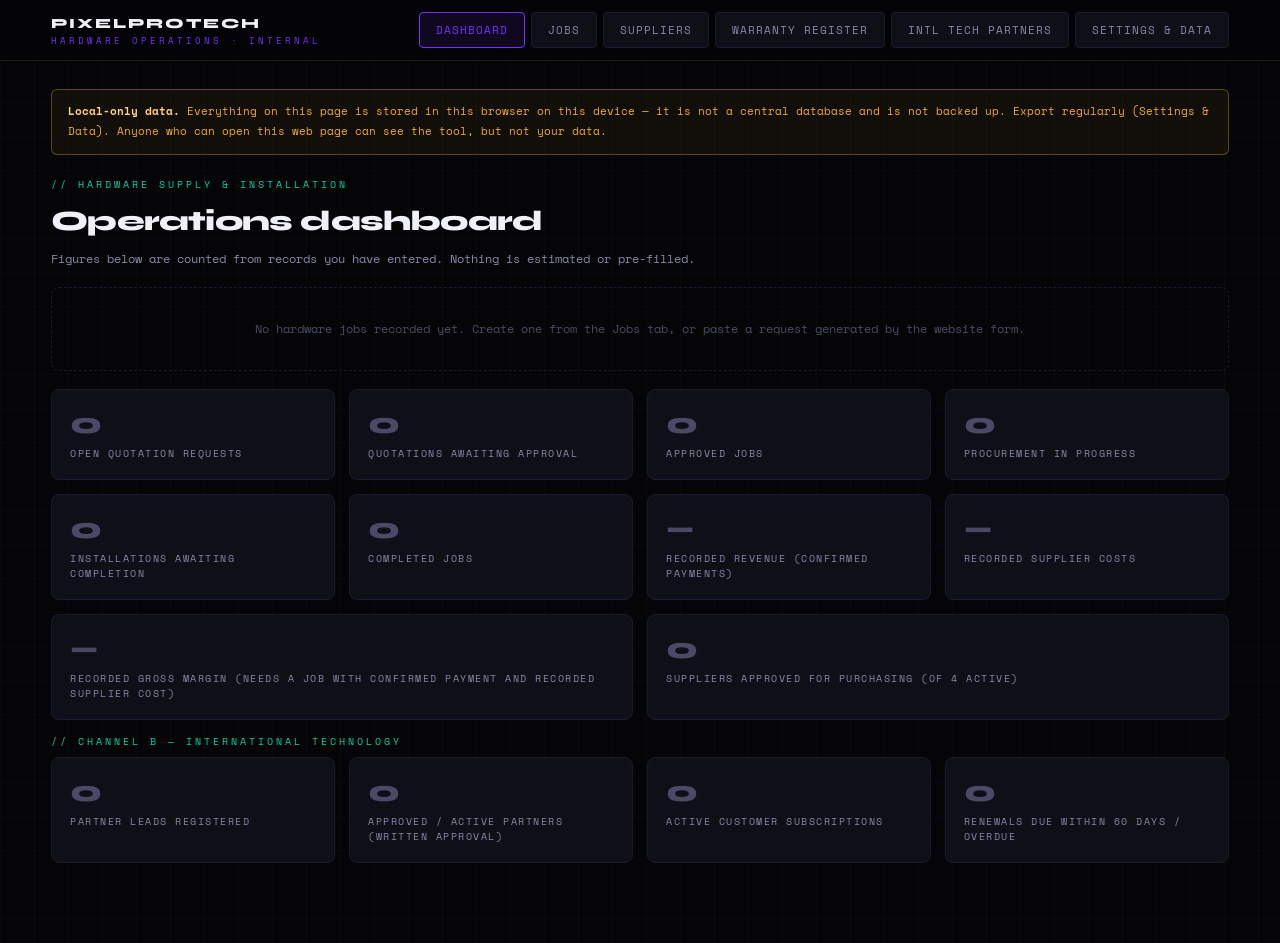
==== hardware-admin.html @ 5676aba5 "Add files via upload" ====
<!DOCTYPE html>
<html lang="en">
<head>
<meta charset="UTF-8">
<meta name="viewport" content="width=device-width, initial-scale=1.0">
<meta name="robots" content="noindex, nofollow">
<title>PixelProTech — Hardware Operations (Internal)</title>
<link rel="preconnect" href="https://fonts.googleapis.com">
<link rel="preconnect" href="https://fonts.gstatic.com" crossorigin>
<link href="https://fonts.googleapis.com/css2?family=Space+Mono:wght@400;700&family=Syne:wght@400;600;700;800&display=swap" rel="stylesheet">
<style>
*,*::before,*::after{box-sizing:border-box;margin:0;padding:0}
:root{--black:#050507;--dark:#0a0a0f;--card:#0f0f17;--border:#1a1a2e;--border-lit:#2a2a44;--purple:#7b2fff;--purple-dim:#5a1fd4;--teal:#00d4aa;--white:#f0f0f8;--muted:#8888aa;--dimmer:#4a4a66;--red:#ff6b6b;--amber:#efaa32;--green:#50dc64;--mono:'Space Mono',ui-monospace,monospace;--sans:'Syne',system-ui,sans-serif}
html{scroll-behavior:smooth}
body{background:var(--black);color:var(--white);font-family:var(--sans);line-height:1.5;min-height:100vh;background-image:linear-gradient(rgba(123,47,255,.035) 1px,transparent 1px),linear-gradient(90deg,rgba(0,212,170,.03) 1px,transparent 1px);background-size:34px 34px}
:focus-visible{outline:2px solid var(--teal);outline-offset:2px}
header.top{position:sticky;top:0;z-index:50;background:rgba(5,5,7,.9);backdrop-filter:blur(14px);border-bottom:1px solid var(--border);padding:0 4%}
.top-in{max-width:1280px;margin:0 auto;display:flex;align-items:center;gap:20px;min-height:60px;flex-wrap:wrap;padding:8px 0}
.brand{font-weight:800;letter-spacing:2px;font-size:14px;text-transform:uppercase}
.brand small{display:block;font-family:var(--mono);font-size:9px;letter-spacing:3px;color:var(--purple);font-weight:400}
nav.tabs{display:flex;gap:6px;flex-wrap:wrap;margin-left:auto}
.tab{font-family:var(--mono);font-size:11px;letter-spacing:1px;padding:9px 16px;border:1px solid var(--border);border-radius:4px;background:var(--card);color:var(--muted);cursor:pointer}
.tab.on{border-color:var(--purple);color:var(--purple);background:rgba(123,47,255,.1)}
main{max-width:1280px;margin:0 auto;padding:28px 4% 80px}
.banner{font-family:var(--mono);font-size:11px;line-height:1.8;color:var(--amber);border:1px solid rgba(239,170,50,.35);background:rgba(239,170,50,.06);border-radius:6px;padding:12px 16px;margin-bottom:22px}
.banner b{color:#ffd27a}
h1{font-size:28px;font-weight:800;letter-spacing:-.8px;margin-bottom:6px}
h2{font-size:19px;font-weight:800;letter-spacing:-.4px;margin-bottom:12px}
h3{font-size:15px;font-weight:700;margin-bottom:8px}
.hud{font-family:var(--mono);font-size:10px;color:var(--teal);letter-spacing:3px;text-transform:uppercase;margin-bottom:8px}
.sub{font-family:var(--mono);font-size:12px;color:var(--muted);line-height:1.8;max-width:760px}
.panel{background:linear-gradient(180deg,rgba(255,255,255,.03),rgba(255,255,255,0)),var(--card);border:1px solid var(--border);border-radius:10px;padding:22px;margin-bottom:18px}
.grid{display:grid;gap:14px}
.g2{grid-template-columns:repeat(2,1fr)}.g3{grid-template-columns:repeat(3,1fr)}.g4{grid-template-columns:repeat(4,1fr)}
@media(max-width:900px){.g3,.g4{grid-template-columns:1fr 1fr}}
@media(max-width:600px){.g2,.g3,.g4{grid-template-columns:1fr}}
.stat{padding:18px;border:1px solid var(--border);border-radius:8px;background:var(--card)}
.stat .n{font-size:30px;font-weight:800;letter-spacing:-1px;color:var(--teal);line-height:1}
.stat .n.dim{color:var(--dimmer)}
.stat .l{font-family:var(--mono);font-size:10px;letter-spacing:1.5px;color:var(--muted);margin-top:8px;text-transform:uppercase}
.fg{display:flex;flex-direction:column;gap:5px;margin-bottom:12px}
.fg label{font-family:var(--mono);font-size:10px;color:var(--muted);letter-spacing:1px;text-transform:uppercase}
input,select,textarea{background:var(--dark);border:1px solid var(--border);border-radius:4px;padding:10px 12px;font-family:var(--mono);font-size:12px;color:var(--white);width:100%;outline:none}
input:focus,select:focus,textarea:focus{border-color:var(--purple)}
textarea{min-height:70px;resize:vertical}
select option{background:var(--dark)}
input[type=checkbox]{width:auto;accent-color:#7b2fff}
.ck{display:flex;gap:8px;align-items:flex-start;font-family:var(--mono);font-size:12px;color:var(--muted);margin-bottom:10px;cursor:pointer}
button,.btn{font-family:var(--mono);font-size:11px;letter-spacing:1px;padding:10px 16px;border-radius:4px;border:1px solid var(--border);background:transparent;color:var(--white);cursor:pointer;text-decoration:none;display:inline-block}
button:hover{border-color:var(--teal);color:var(--teal)}
button.pri{background:var(--purple);border-color:var(--purple);color:#fff}button.pri:hover{background:var(--purple-dim);color:#fff}
button.sm{padding:6px 10px;font-size:10px}
button.warn:hover{border-color:var(--red);color:var(--red)}
.row{display:flex;gap:10px;flex-wrap:wrap;align-items:center}
.sp{flex:1}
table{width:100%;border-collapse:collapse;font-family:var(--mono);font-size:11px}
th{text-align:left;color:var(--dimmer);font-weight:400;letter-spacing:1px;text-transform:uppercase;font-size:9px;padding:8px 6px;border-bottom:1px solid var(--border)}
td{padding:8px 6px;border-bottom:1px solid rgba(255,255,255,.04);vertical-align:top;color:var(--muted)}
td input,td select{padding:7px 8px;font-size:11px;min-width:70px}
.tw{overflow-x:auto}
.badge{display:inline-block;font-family:var(--mono);font-size:9px;letter-spacing:1px;padding:3px 8px;border-radius:2px;border:1px solid var(--border);color:var(--muted);white-space:nowrap}
.b-teal{color:var(--teal);border-color:rgba(0,212,170,.35);background:rgba(0,212,170,.08)}
.b-purple{color:var(--purple);border-color:rgba(123,47,255,.4);background:rgba(123,47,255,.1)}
.b-amber{color:var(--amber);border-color:rgba(239,170,50,.4);background:rgba(239,170,50,.08)}
.b-red{color:var(--red);border-color:rgba(255,107,107,.4);background:rgba(255,107,107,.08)}
.b-green{color:var(--green);border-color:rgba(80,220,100,.4);background:rgba(80,220,100,.08)}
.sub-tabs{display:flex;gap:6px;flex-wrap:wrap;margin:16px 0 20px}
.msg{font-family:var(--mono);font-size:11px;padding:10px 14px;border-radius:5px;margin:10px 0;line-height:1.7}
.msg.err{color:var(--red);border:1px solid rgba(255,107,107,.35);background:rgba(255,107,107,.06)}
.msg.ok{color:var(--teal);border:1px solid rgba(0,212,170,.3);background:rgba(0,212,170,.05)}
.msg.warn{color:var(--amber);border:1px solid rgba(239,170,50,.35);background:rgba(239,170,50,.06)}
.empty{font-family:var(--mono);font-size:12px;color:var(--dimmer);text-align:center;padding:32px;border:1px dashed var(--border);border-radius:8px}
.tot td{color:var(--white)}
.tot tr.final td{font-size:14px;color:var(--teal);font-weight:700;border-top:1px solid var(--teal)}
.log{font-family:var(--mono);font-size:10px;color:var(--dimmer);line-height:1.9;max-height:220px;overflow:auto}
a{color:var(--teal)}
/* print overlay */
#printView{display:none}
#printView.on{display:block;position:fixed;inset:0;z-index:999;background:#e9e9ef;overflow:auto;padding:20px}
.pbar{max-width:800px;margin:0 auto 14px;display:flex;gap:10px}
.doc{background:#fff;color:#111;max-width:800px;margin:0 auto;padding:44px 48px;font-family:Arial,Helvetica,sans-serif;font-size:12.5px;line-height:1.55}
.doc h1{font-family:Arial,sans-serif;font-size:24px;letter-spacing:0;color:#111;margin:0}
.doc .dh{display:flex;justify-content:space-between;gap:20px;border-bottom:3px solid #7b2fff;padding-bottom:14px;margin-bottom:18px}
.doc .co{font-size:11px;color:#444;line-height:1.5}
.doc .co b{font-size:14px;color:#111}
.doc h4{font-size:11px;letter-spacing:1.5px;text-transform:uppercase;color:#7b2fff;margin:18px 0 6px;border-bottom:1px solid #ddd;padding-bottom:3px}
.doc table{font-family:Arial,sans-serif;font-size:12px;margin-bottom:6px}
.doc th{color:#555;border-bottom:1px solid #999;font-size:10px;padding:5px 4px}
.doc td{color:#111;border-bottom:1px solid #e4e4e4;padding:5px 4px}
.doc td.r,.doc th.r{text-align:right}
.doc .kv{display:grid;grid-template-columns:150px 1fr;gap:3px 12px;margin-bottom:4px}
.doc .kv span:nth-child(odd){color:#666}
.doc .grand td{font-weight:700;font-size:14px;border-top:2px solid #111}
.doc .draft{background:#fff3cd;border:1px solid #e0b100;padding:6px 10px;font-weight:700;margin-bottom:12px}
.doc .small{font-size:10.5px;color:#555}
.doc .sig{display:grid;grid-template-columns:1fr 1fr;gap:40px;margin-top:34px}
.doc .sig div{border-top:1px solid #111;padding-top:4px;font-size:11px}
@media print{
 body{background:#fff!important}
 body>*:not(#printView){display:none!important}
 #printView.on{position:static;background:#fff;padding:0;overflow:visible}
 .pbar{display:none!important}
 .doc{box-shadow:none;padding:0;max-width:none}
}
</style>
</head>
<body>

<header class="top">
  <div class="top-in">
    <div class="brand">PixelProTech <small>HARDWARE OPERATIONS · INTERNAL</small></div>
    <nav class="tabs" id="tabs"></nav>
  </div>
</header>
<main id="main"></main>
<div id="printView"></div>

<script>
/* =====================================================
   PixelProTech Hardware Operations — internal tool
   Local-first: data lives in THIS browser only.
   ===================================================== */
var KEY='ppt_hw_ops_v1';
var STATUSES=['Request received','Assessment required','Awaiting technical information','Sourcing components','Supplier quotations received','Client quotation prepared','Quotation sent','Awaiting client approval','Approved','Payment pending','Payment confirmed','Procurement in progress','Parts received','Delivery scheduled','Installation in progress','Testing in progress','Completed','Cancelled'];
var SUP_STATUSES=['Lead — not contacted','Contacted','Awaiting response','Verification pending','Verified','Approved for purchasing','Temporarily unavailable','Rejected'];
var CHECKLIST=[['correct','Confirm correct component'],['compat','Check compatibility'],['serials','Record serial / part numbers where applicable'],['installed','Install component'],['bios','Confirm BIOS/UEFI or operating-system detection (where relevant)'],['boot','Confirm operating-system boot'],['detect','Verify memory / storage detection'],['diag','Run appropriate diagnostics'],['stable','Confirm machine stability'],['faults','Record outstanding faults']];
var RESULTS=['','Passed','Passed with observations','Failed','Requires further investigation'];
var WTYPES=['Supplier / manufacturer hardware warranty','PixelProTech installation workmanship','Additional service agreement'];
var CLAIMS=['No claim','Claim lodged','Under assessment','Accepted','Rejected','Resolved'];
var GROUPS={
 open:['Request received','Assessment required','Awaiting technical information','Sourcing components','Supplier quotations received','Client quotation prepared'],
 await:['Quotation sent','Awaiting client approval'],
 approved:['Approved','Payment pending','Payment confirmed'],
 proc:['Procurement in progress','Parts received','Delivery scheduled'],
 install:['Installation in progress','Testing in progress'],
 done:['Completed']
};
var NEEDS_APPROVAL=['Approved','Payment pending','Payment confirmed','Procurement in progress','Parts received','Delivery scheduled','Installation in progress','Testing in progress','Completed'];

function uid(){return Math.random().toString(36).slice(2,9)+Date.now().toString(36).slice(-3);}
function today(){return new Date(Date.now()-new Date().getTimezoneOffset()*60000).toISOString().slice(0,10);}
function nowTs(){return new Date().toISOString();}
function esc(s){return String(s==null?'':s).replace(/[&<>"']/g,function(c){return {'&':'&amp;','<':'&lt;','>':'&gt;','"':'&quot;',"'":'&#39;'}[c];});}
function r2(n){return Math.round((n+Number.EPSILON)*100)/100;}
function money(n){return 'R '+Number(n||0).toLocaleString('en-ZA',{minimumFractionDigits:2,maximumFractionDigits:2});}
function addDays(d,n){var x=new Date(d+'T12:00:00');x.setDate(x.getDate()+n);return x.toISOString().slice(0,10);}

function seedSuppliers(){
  function mk(name,notes,type){return {id:uid(),name:name,type:type||'Prospective supplier',website:'',contact:'',location:'',brands:'',categories:'',trade:'',pricing:'',stock:'',delivery:'',warranty:'',returns:'',vat:'',status:SUP_STATUSES[0],verified:'',notes:notes,archived:false,created:nowTs()};}
  return [
    mk('JLS Computers','Prospective supplier lead. Not a confirmed PixelProTech partner. No details verified yet.'),
    mk('Service Parts Logistics (SPL)','Prospective supplier lead. Not a confirmed PixelProTech partner. No details verified yet.'),
    mk('TVR Distribution','Prospective supplier lead. Not a confirmed PixelProTech partner. No details verified yet.'),
    mk('ASUS South Africa authorised partner directory','BRAND-SPECIFIC VERIFICATION SOURCE — used to check whether a reseller is an authorised ASUS partner. Not automatically a direct supplier.','Verification resource')
  ];
}
function blank(){return {v:1,suppliers:seedSuppliers(),jobs:[],partners:[],offerings:[],customers:[],income:[],ienq:[],audit:[],seq:{quote:0},settings:{vatRegistered:false,vatRate:15,payInstr:'',defPayTerms:'',defValidity:14,defWarranty:'Hardware carries the supplier / manufacturer warranty stated for each item. Installation workmanship terms are stated separately. No warranty beyond the supplier or manufacturer terms is implied.',defExclusions:'Pre-existing faults unrelated to the quoted work; loss of data not caused by PixelProTech; software licences unless itemised; work outside the agreed scope.',technicians:''}};}
var S=load();
function norm(o){o.audit=o.audit||[];o.seq=o.seq||{quote:0};['partners','offerings','customers','income','ienq'].forEach(function(k){o[k]=o[k]||[];});o.settings=Object.assign(blank().settings,o.settings||{});return o;}
function load(){try{var t=localStorage.getItem(KEY);if(t){var o=JSON.parse(t);if(o&&o.jobs&&o.suppliers){return norm(o);}}}catch(e){}return blank();}
var saveFailed=false;
function save(){try{localStorage.setItem(KEY,JSON.stringify(S));saveFailed=false;}catch(e){saveFailed=true;alert('WARNING: could not save to this browser (storage full or blocked). Export your data now.');}}
function audit(action,jobId){S.audit.push({ts:nowTs(),action:action,job:jobId||''});if(S.audit.length>3000)S.audit=S.audit.slice(-3000);}

var ui={tab:'dash',jobId:null,jtab:'overview',filter:'all',q:'',supEdit:null,supShowArch:false,msg:'',itab:'partners',pEdit:null,oEdit:null,cEdit:null,eEdit:null};
function J(){return S.jobs.find(function(j){return j.id===ui.jobId;});}
function SUP(id){return S.suppliers.find(function(s){return s.id===id;});}
function supName(id){var s=SUP(id);return s?s.name:'(none)';}

/* ---------- generic path binding ---------- */
function setPath(o,path,val){var p=path.split('.');for(var i=0;i<p.length-1;i++){if(o[p[i]]==null)o[p[i]]={};o=o[p[i]];}o[p[p.length-1]]=val;}
function getPath(o,path){return path.split('.').reduce(function(a,k){return a==null?undefined:a[k];},o);}
function F(label,scope,path,val,o){o=o||{};
  var a=' data-scope="'+scope+'" data-f="'+esc(path)+'"'+(o.sid?' data-sid="'+esc(o.sid)+'"':'')+(o.coll?' data-coll="'+o.coll+'"':'')+(o.num?' data-num="1"':'')+(o.after?' data-after="'+o.after+'"':'')+(o.re?' data-re="1"':'');
  var h='';
  if(o.type==='textarea')h='<textarea'+a+(o.ph?' placeholder="'+esc(o.ph)+'"':'')+'>'+esc(val)+'</textarea>';
  else if(o.type==='select'){h='<select'+a+'>'+o.opts.map(function(x){var v=Array.isArray(x)?x[0]:x,l=Array.isArray(x)?x[1]:x;return '<option value="'+esc(v)+'"'+(String(v)===String(val==null?'':val)?' selected':'')+'>'+esc(l)+'</option>';}).join('')+'</select>';}
  else if(o.type==='checkbox')return '<label class="ck"><input type="checkbox"'+a+(val?' checked':'')+'> <span>'+esc(label)+'</span></label>';
  else h='<input type="'+(o.type||'text')+'"'+a+' value="'+esc(val)+'"'+(o.num?' step="any" min="0"':'')+(o.ph?' placeholder="'+esc(o.ph)+'"':'')+'>';
  if(o.bare)return h;
  return '<div class="fg"><label>'+esc(label)+'</label>'+h+'</div>';
}
function JF(label,path,o){var j=J();return F(label,'job',path,getPath(j,path),o);}
function target(t){var sc=t.dataset.scope;if(sc==='job')return J();if(sc==='set')return S.settings;if(sc==='sup')return SUP(t.dataset.sid);if(sc==='coll')return (S[t.dataset.coll]||[]).find(function(x){return x.id===t.dataset.sid;});return null;}

document.addEventListener('change',function(e){
  var t=e.target;
  if(t.dataset&&t.dataset.status){changeStatus(t);return;}
  if(t.dataset&&t.dataset.pstatus!==undefined){changePartnerStatus(t);return;}
  if(!t.dataset||t.dataset.f===undefined)return;
  var o=target(t);if(!o)return;
  var v=t.type==='checkbox'?t.checked:(t.dataset.num?(parseFloat(t.value)||0):t.value);
  if(t.dataset.f==='quote.approval'){if(!approvalOk(o,v)){t.value=o.quote.approval;return;}}
  setPath(o,t.dataset.f,v);
  if(t.dataset.scope==='job'){o.updated=nowTs();audit('Edited '+t.dataset.f,o.id);}
  if(t.dataset.scope==='sup'){audit('Edited supplier field '+t.dataset.f+' ('+o.name+')');}
  if(t.dataset.scope==='coll'){audit('Edited '+t.dataset.coll+' field '+t.dataset.f+(o.name?' ('+o.name+')':''));}
  save();
  var a=t.dataset.after;
  if(a==='quote')refreshQuote();else if(a==='render')render();else if(a==='cmp')render();
});
document.addEventListener('click',function(e){
  var b=e.target.closest('[data-act]');if(!b)return;
  var act=b.dataset.act,id=b.dataset.id,i=b.dataset.i;
  (ACTS[act]||function(){})(id,i,b);
});

/* ---------- status workflow ---------- */
function gate(j,s){
  var q=j.quote;
  if(NEEDS_APPROVAL.indexOf(s)>-1&&!(q&&q.approval==='Approved'))return 'Cannot set "'+s+'": the client quotation has not been recorded as Approved (Quote tab).';
  if(s==='Payment confirmed'&&!j.payment.confirmed)return 'Cannot set "Payment confirmed": record the confirmed payment (date, reference, amount) on the Procurement tab first.';
  if(['Procurement in progress','Parts received','Delivery scheduled'].indexOf(s)>-1&&j.payment.requireUpfront&&!j.payment.confirmed)return 'Cannot set "'+s+'": upfront payment is required and not yet confirmed.';
  if(s==='Completed'){var r=j.install.result;if(r!=='Passed'&&r!=='Passed with observations')return 'Cannot set "Completed": the installation test result must be recorded as Passed or Passed with observations (Installation tab).';}
  return '';
}
function changeStatus(t){
  var j=J(),s=t.value,m=gate(j,s);
  if(m){alert(m);t.value=j.status;return;}
  var note=prompt('Optional note for this status change:','')||'';
  j.status=s;j.statusLog.push({ts:nowTs(),status:s,note:note});j.updated=nowTs();audit('Status → '+s,j.id);save();render();
}
function approvalOk(j,v){
  var q=j.quote;
  if(v==='Approved'){
    if(!q.approvedDate||!q.approvedBy||!q.approvalEvidence){alert('To mark the quotation Approved, first enter the approval date, who approved, and the written evidence reference (e.g. email or WhatsApp message date/ID).');return false;}
  }
  return true;
}

/* ---------- quote calc ---------- */
function lineCalc(l){
  var unit=l.cat==='Hardware'?r2((l.cost||0)*(1+(l.markup||0)/100)):(l.price||0);
  var sell=r2((l.qty||0)*unit),cost=r2((l.qty||0)*(l.cost||0));
  return {unit:unit,sell:sell,cost:cost};
}
function calcQuote(j){
  var q=j.quote,cats={Hardware:0,Installation:0,Additional:0,Delivery:0},cost=0;
  q.lines.forEach(function(l){if(l.include===false)return;var c=lineCalc(l);cats[l.cat]=r2((cats[l.cat]||0)+c.sell);cost=r2(cost+c.cost);});
  var sub=r2(cats.Hardware+cats.Installation+cats.Additional+cats.Delivery);
  var vat=S.settings.vatRegistered?r2(sub*(S.settings.vatRate||0)/100):0;
  return {cats:cats,sub:sub,vat:vat,total:r2(sub+vat),cost:cost,margin:r2(sub-cost)};
}
function refreshQuote(){
  var j=J();if(!j||!j.quote)return;
  var el=document.getElementById('qtotals');if(el)el.innerHTML=quoteTotalsHtml(j);
  j.quote.lines.forEach(function(l,i){var c=lineCalc(l);var u=document.getElementById('lu'+i),s=document.getElementById('ls'+i);if(u)u.textContent=money(c.unit);if(s)s.textContent=money(c.sell);});
}
function quoteTotalsHtml(j){
  var c=calcQuote(j),v=S.settings.vatRegistered;
  return '<table class="tot"><tr><td>Hardware</td><td style="text-align:right">'+money(c.cats.Hardware)+'</td></tr><tr><td>Installation</td><td style="text-align:right">'+money(c.cats.Installation)+'</td></tr><tr><td>Additional services</td><td style="text-align:right">'+money(c.cats.Additional)+'</td></tr><tr><td>Delivery</td><td style="text-align:right">'+money(c.cats.Delivery)+'</td></tr><tr><td>Subtotal'+(v?' (excl. VAT)':'')+'</td><td style="text-align:right">'+money(c.sub)+'</td></tr><tr><td>'+(v?'VAT @ '+S.settings.vatRate+'%':'VAT')+'</td><td style="text-align:right">'+(v?money(c.vat):'Not charged (not VAT-registered per settings)')+'</td></tr><tr class="final"><td>FINAL AMOUNT PAYABLE</td><td style="text-align:right">'+money(c.total)+'</td></tr></table>'+
  '<div class="msg warn" style="margin-top:12px">INTERNAL ONLY — procurement cost '+money(c.cost)+' · recorded margin on this quote '+money(c.margin)+(c.sub?' ('+(c.margin/c.sub*100).toFixed(1)+'%)':'')+'. Not shown on the client document.</div>';
}

/* ---------- ACTIONS ---------- */
var ACTS={
 tab:function(id){ui.tab=id;ui.jobId=null;ui.msg='';render();},
 jtab:function(id){ui.jtab=id;render();},
 openjob:function(id){ui.jobId=id;ui.jtab='overview';ui.tab='jobs';render();window.scrollTo(0,0);},
 closejob:function(){ui.jobId=null;render();},
 newjob:function(){ui.tab='jobs';ui.jobId='__new';render();},
 createjob:function(){createJob();},
 parse:function(){parseInto();},
 setfilter:function(id){ui.filter=id;render();},
 supnew:function(){var s={id:uid(),name:'New supplier',type:'Prospective supplier',website:'',contact:'',location:'',brands:'',categories:'',trade:'',pricing:'',stock:'',delivery:'',warranty:'',returns:'',vat:'',status:SUP_STATUSES[0],verified:'',notes:'',archived:false,created:nowTs()};S.suppliers.push(s);audit('Added supplier');save();ui.supEdit=s.id;render();},
 supedit:function(id){ui.supEdit=ui.supEdit===id?null:id;render();},
 suparch:function(id){var s=SUP(id);s.archived=!s.archived;audit((s.archived?'Archived':'Restored')+' supplier '+s.name);save();render();},
 suparchshow:function(){ui.supShowArch=!ui.supShowArch;render();},
 verifytoday:function(id){var s=SUP(id);s.verified=today();audit('Verification date set for '+s.name);save();render();},
 addcmp:function(){var j=J();j.comparisons.push({id:uid(),component:'',make:'',model:'',partNo:'',compat:'',rows:[],pref:-1,reason:''});audit('Added component to source',j.id);save();render();},
 addrow:function(id){var j=J(),c=j.comparisons.find(function(x){return x.id===id;});c.rows.push({supplier:'',price:0,vat:'Unknown',stock:'',delivery:0,lead:'',warranty:'',returns:'',ref:'',date:today(),auth:'Unverified'});save();render();},
 delrow:function(id,i){var j=J(),c=j.comparisons.find(function(x){return x.id===id;});i=+i;c.rows.splice(i,1);if(c.pref===i)c.pref=-1;else if(c.pref>i)c.pref--;audit('Removed supplier quote row',j.id);save();render();},
 pref:function(id,i){var j=J(),c=j.comparisons.find(function(x){return x.id===id;});i=+i;var r=c.rows[i];
   if(!r.supplier){alert('Select the supplier for this row first.');return;}
   if(r.auth==='Unverified'&&!confirm('This quote is marked "Unverified" for authenticity/traceability. Select it as preferred anyway?'))return;
   c.pref=i;audit('Preferred supplier selected: '+supName(r.supplier),j.id);save();render();},
 clearpref:function(id){var j=J(),c=j.comparisons.find(function(x){return x.id===id;});c.pref=-1;save();render();},
 mkquote:function(){var j=J();S.seq.quote++;var y=new Date().getFullYear();j.quote={number:'PPT-Q-'+y+'-'+String(S.seq.quote).padStart(3,'0'),issued:today(),validDays:S.settings.defValidity,scope:'',delivery:'',payTerms:S.settings.defPayTerms,warranty:S.settings.defWarranty,exclusions:S.settings.defExclusions,approval:'Draft',approvedDate:'',approvedBy:'',approvalEvidence:'',lines:[]};audit('Created quotation '+j.quote.number,j.id);save();render();},
 addline:function(id){var j=J();var cat=id;var base={id:uid(),cat:cat,desc:'',qty:1,cost:0,markup:0,price:0,cond:'Unspecified',include:true};
   if(cat==='Installation')base.desc='Installation labour';
   j.quote.lines.push(base);save();render();},
 addpreset:function(id){var j=J();var map={diag:['Additional','Diagnosis fee',true],mig:['Additional','Data migration (only if client has authorised it)',false],other:['Additional','Other approved project charge',true],deliv:['Delivery','Collection and delivery',true]};var m=map[id];j.quote.lines.push({id:uid(),cat:m[0],desc:m[1],qty:1,cost:0,markup:0,price:0,cond:'Unspecified',include:m[2]});save();render();},
 pullcmp:function(){var j=J(),n=0;j.comparisons.forEach(function(c){if(c.pref<0)return;var r=c.rows[c.pref];var cost=r.price;if(r.vat==='Incl. VAT'&&S.settings.vatRegistered)cost=r2(r.price/(1+(S.settings.vatRate||0)/100));
   if(j.quote.lines.some(function(l){return l.src===c.id;}))return;
   j.quote.lines.push({id:uid(),cat:'Hardware',desc:[c.make,c.model,c.component].filter(Boolean).join(' ')+(c.partNo?' (P/N '+c.partNo+')':''),qty:j.equip.qty||1,cost:cost,markup:0,price:0,cond:r.auth==='Genuine / traceable'?'Genuine / traceable':(r.auth==='Compatible alternative'?'Compatible alternative':'Unspecified'),include:true,src:c.id});n++;});
   if(!n)alert('No new preferred components to pull. Select a preferred supplier on the Sourcing tab first (already-pulled components are skipped).');
   else{audit('Pulled '+n+' preferred component(s) into quote',j.id);}
   save();render();},
 delline:function(id,i){var j=J();j.quote.lines.splice(+i,1);save();render();},
 printquote:function(){printQuote();},
 addorder:function(){addOrder();},
 recpay:function(){recordPayment();},
 clearpay:function(){var j=J();if(!confirm('Un-confirm this payment record? (It stays in the audit log.)'))return;j.payment.confirmed=false;audit('Payment confirmation withdrawn',j.id);save();render();},
 addev:function(){var j=J();j.install.evidence.push({desc:'',file:''});save();render();},
 addwar:function(){var j=J();j.warranties.push({id:uid(),component:'',type:WTYPES[0],supplier:'',purchase:'',installDate:j.install.date||'',months:0,supRef:'',handover:'',claim:CLAIMS[0]});audit('Added warranty record',j.id);save();render();},
 report:function(){printReport();},
 closeprint:function(){document.getElementById('printView').className='';document.getElementById('printView').innerHTML='';},
 doprint:function(){window.print();},
 itab:function(id){ui.itab=id;render();},
 padd:function(){var p={id:uid(),name:'New partner lead',country:'',website:'',category:ICATS[0],programmeUrl:'',model:IMODELS[0],saElig:'Unknown',saSource:'',status:PSTATUSES[0],appDate:'',approvedDate:'',approvalEvidence:'',commission:'',commBasis:'Unknown',commSource:'',recurring:'',recBasis:'Unknown',recSource:'',payCurrency:'',payMethod:'',payMin:'',conditions:'',certs:'',support:'',verified:'',notes:'',corr:[],created:nowTs()};S.partners.push(p);audit('Added partner lead');save();ui.pEdit=p.id;render();},
 pedit:function(id){ui.pEdit=ui.pEdit===id?null:id;render();},
 pverify:function(id){var p=pById(id);p.verified=today();audit('Partner verification date set: '+p.name);save();render();},
 pcorr:function(id){var p=pById(id);p.corr.push({date:today(),type:'Email',summary:'',ref:''});save();render();},
 oadd:function(){var ok=S.partners.filter(partnerLive);if(!ok.length){alert('Offerings can only be created for a partner with status Approved or Active partner (with written approval recorded).');return;}var o={id:uid(),partnerId:ok[0].id,name:'',category:ICATS[0],desc:'',currency:'ZAR',setup:0,recurring:0,period:'Monthly',terms:'',listed:false,created:nowTs()};S.offerings.push(o);audit('Added offering');save();ui.oEdit=o.id;render();},
 oedit:function(id){ui.oEdit=ui.oEdit===id?null:id;render();},
 cadd:function(){if(!S.offerings.length){alert('Create an offering first (Catalogue tab).');return;}var c={id:uid(),name:'',contact:'',email:'',tel:'',offeringId:S.offerings[0].id,status:'Quoted',start:'',period:'Monthly',renewal:'',currency:'ZAR',setupCharged:0,recurringAmount:0,notes:'',created:nowTs()};S.customers.push(c);audit('Added customer subscription record');save();ui.cEdit=c.id;render();},
 cedit:function(id){ui.cEdit=ui.cEdit===id?null:id;render();},
 iadd:function(){var d=today();S.income.push({id:uid(),date:d,partnerId:'',type:'Commission',amount:0,currency:'ZAR',ref:'',notes:''});audit('Added income entry');save();render();},
 eadd:function(){var e={id:uid(),ref:genIRef(),created:nowTs(),name:'',contact:'',email:'',tel:'',loc:'',cats:'',need:'',scale:'',status:'New',notes:''};S.ienq.unshift(e);audit('Added international enquiry '+e.ref);save();ui.eEdit=e.id;render();},
 eparse:function(){parseIEnq();},
 eedit:function(id){ui.eEdit=ui.eEdit===id?null:id;render();},
 export:function(){exportData();},
 import:function(){document.getElementById('impfile').click();}
};

/* ---------- create job / parse ---------- */
function newJobObj(ref){return {id:uid(),ref:ref,created:nowTs(),updated:nowTs(),status:STATUSES[0],statusLog:[{ts:nowTs(),status:STATUSES[0],note:'Job created'}],client:{org:'',contact:'',email:'',tel:'',loc:'',pref:''},equip:{type:'',qty:1,make:'',model:'',problem:'',ram:'',store:'',want:'',other:'',unknown:false,needs:'',files:''},notes:'',comparisons:[],quote:null,payment:{terms:'',requireUpfront:true,confirmed:false,date:'',ref:'',amount:0,method:'',instr:''},orders:[],install:{tech:'',date:'',site:'',equipId:'',parts:'',checklist:{},serials:'',outstanding:'',result:'',notes:'',evidence:[],completed:''},warranties:[]};}
function genRef(){var c='ABCDEFGHJKLMNPQRSTUVWXYZ23456789',r='HW-';for(var i=0;i<6;i++)r+=c[Math.floor(Math.random()*c.length)];return r;}
function parseInto(){
  var t=document.getElementById('rawreq').value;var out=document.getElementById('parsemsg');
  if(!t.trim()){out.innerHTML='<div class="msg err">Paste the request text first.</div>';return;}
  function g(label){var m=t.match(new RegExp('^'+label.replace(/[.*+?^${}()|[\]\\\/]/g,'\\$&')+'\\s*(.*)$','m'));return m?m[1].trim():'';}
  var rm=t.match(/(HW-[A-Z0-9]{6})/);var ref=rm?rm[1]:genRef();
  if(S.jobs.some(function(x){return x.ref===ref;})){out.innerHTML='<div class="msg err">A job with reference '+esc(ref)+' already exists.</div>';return;}
  var j=newJobObj(ref);
  j.client={org:g('Name/Organisation:'),contact:g('Contact person:'),email:g('Email:'),tel:g('Phone:'),loc:g('Location:'),pref:g('Preferred contact:')};
  var needs=g('Needs quoted:');
  j.equip={type:g('Equipment type:'),qty:parseInt(g('Number of machines:'),10)||1,make:g('Manufacturer:'),model:g('Model:'),problem:g('Problem / requirement:'),ram:g('Existing RAM:'),store:g('Existing storage:'),want:g('Desired upgrade:'),other:g('Other info:'),unknown:/Client does not know which component/.test(t),needs:needs==='—'?'':needs,files:g('Files I will send separately:')};
  if(j.equip.unknown){j.status='Assessment required';j.statusLog.push({ts:nowTs(),status:j.status,note:'Client asked for requirements assessment'});}
  j.notes='Imported from client request text on '+today()+'.';
  S.jobs.unshift(j);audit('Job created from pasted request '+ref,j.id);save();ui.jobId=j.id;ui.jtab='overview';render();
}
function createJob(){
  var org=(document.getElementById('nj-org').value||'').trim();
  if(!org){document.getElementById('parsemsg').innerHTML='<div class="msg err">Enter at least a client name.</div>';return;}
  var j=newJobObj(genRef());j.client.org=org;j.client.contact=(document.getElementById('nj-contact').value||'').trim();j.client.tel=(document.getElementById('nj-tel').value||'').trim();
  S.jobs.unshift(j);audit('Job created manually '+j.ref,j.id);save();ui.jobId=j.id;ui.jtab='overview';render();
}

/* ---------- procurement ---------- */
function recordPayment(){
  var j=J(),d=document.getElementById('pay-date').value,r=document.getElementById('pay-ref').value.trim(),a=parseFloat(document.getElementById('pay-amt').value),m=document.getElementById('pay-method').value.trim();
  if(!d||!r||!(a>0)){alert('To confirm payment you must enter the date received, a payment reference (bank/EFT/receipt reference) and the amount actually received. Payment is never marked received without these.');return;}
  j.payment.confirmed=true;j.payment.date=d;j.payment.ref=r;j.payment.amount=a;j.payment.method=m;audit('Payment confirmed '+money(a)+' ref '+r,j.id);save();render();
}
function addOrder(){
  var j=J(),q=j.quote;
  if(!q||q.approval!=='Approved'){alert('Blocked: no supplier order may be recorded until the client quotation is Approved.');return;}
  if(j.payment.requireUpfront&&!j.payment.confirmed){alert('Blocked: upfront payment is required for this job and has not been confirmed. Record the confirmed payment first (or switch off "upfront payment required" for this job if different terms were agreed in writing).');return;}
  var sid=document.getElementById('ord-sup').value;
  if(!sid){alert('Select a supplier.');return;}
  var s=SUP(sid);
  if(s.status!=='Approved for purchasing'){alert('Blocked: supplier "'+s.name+'" has status "'+s.status+'". Only suppliers with status "Approved for purchasing" can receive orders. Update the supplier record first.');return;}
  j.orders.push({id:uid(),supplier:sid,orderRef:'',invoiceRef:'',date:today(),cost:0,expected:'',status:'Ordered',receivedDate:'',received:''});
  audit('Supplier order started with '+s.name,j.id);save();render();
}

/* ---------- export / import ---------- */
function exportData(){
  var blob=new Blob([JSON.stringify(S,null,2)],{type:'application/json'});var a=document.createElement('a');a.href=URL.createObjectURL(blob);a.download='pixelprotech-hardware-ops-'+today()+'.json';document.body.appendChild(a);a.click();setTimeout(function(){URL.revokeObjectURL(a.href);a.remove();},500);
  audit('Exported data');save();
}
function importData(file){
  var r=new FileReader();r.onload=function(){
    try{var o=JSON.parse(r.result);if(!o||!Array.isArray(o.jobs)||!Array.isArray(o.suppliers))throw new Error('Not a valid export file.');
      if(!confirm('Import will REPLACE the data in this browser with the file contents ('+o.jobs.length+' jobs, '+o.suppliers.length+' suppliers). A copy of the current data is kept in this browser as a safety backup. Continue?'))return;
      try{localStorage.setItem(KEY+'_prev',JSON.stringify(S));}catch(e){}
      S=norm(o);audit('Imported data');save();render();alert('Import complete.');
    }catch(e){alert('Import failed: '+e.message);}
  };r.readAsText(file);
}

/* ---------- rendering ---------- */
function statusBadge(s){var c='';if(s==='Completed')c='b-green';else if(s==='Cancelled')c='b-red';else if(GROUPS.install.indexOf(s)>-1||GROUPS.proc.indexOf(s)>-1)c='b-amber';else if(GROUPS.approved.indexOf(s)>-1)c='b-teal';else c='b-purple';return '<span class="badge '+c+'">'+esc(s)+'</span>';}
function render(){
  var tabs=[['dash','DASHBOARD'],['jobs','JOBS'],['sup','SUPPLIERS'],['war','WARRANTY REGISTER'],['intl','INTL TECH PARTNERS'],['set','SETTINGS & DATA']];
  document.getElementById('tabs').innerHTML=tabs.map(function(t){return '<button class="tab'+(ui.tab===t[0]?' on':'')+'" data-act="tab" data-id="'+t[0]+'">'+t[1]+'</button>';}).join('');
  var m=document.getElementById('main'),h='<div class="banner"><b>Local-only data.</b> Everything on this page is stored in this browser on this device — it is not a central database and is not backed up. Export regularly (Settings &amp; Data). Anyone who can open this web page can see the tool, but not your data.</div>';
  if(ui.tab==='dash')h+=vDash();else if(ui.tab==='jobs')h+=(ui.jobId?(ui.jobId==='__new'?vNew():vJob()):vJobs());else if(ui.tab==='sup')h+=vSup();else if(ui.tab==='war')h+=vWar();else if(ui.tab==='intl')h+=vIntl();else h+=vSet();
  m.innerHTML=h;
}
function count(group){return S.jobs.filter(function(j){return GROUPS[group].indexOf(j.status)>-1;}).length;}
function vDash(){
  var n=S.jobs.length,rev=0,cost=0,paidJobs=0;
  S.jobs.forEach(function(j){if(j.payment.confirmed){rev=r2(rev+(j.payment.amount||0));paidJobs++;}j.orders.forEach(function(o){cost=r2(cost+(o.cost||0));});});
  function st(v,l){return '<div class="stat"><div class="n'+(v===0?' dim':'')+'">'+v+'</div><div class="l">'+l+'</div></div>';}
  function mo(v,l,has){return '<div class="stat"><div class="n'+(has?'':' dim')+'">'+(has?money(v):'—')+'</div><div class="l">'+l+'</div></div>';}
  var h='<div class="hud">// Hardware supply &amp; installation</div><h1>Operations dashboard</h1><p class="sub">Figures below are counted from records you have entered. Nothing is estimated or pre-filled.</p><div style="height:18px"></div>';
  if(!n)h+='<div class="empty">No hardware jobs recorded yet. Create one from the Jobs tab, or paste a request generated by the website form.</div><div style="height:18px"></div>';
  h+='<div class="grid g4">'+st(count('open'),'Open quotation requests')+st(count('await'),'Quotations awaiting approval')+st(count('approved'),'Approved jobs')+st(count('proc'),'Procurement in progress')+st(count('install'),'Installations awaiting completion')+st(count('done'),'Completed jobs')+mo(rev,'Recorded revenue (confirmed payments)',paidJobs>0)+mo(cost,'Recorded supplier costs',S.jobs.some(function(j){return j.orders.some(function(o){return o.cost>0;});}))+'</div>';
  var mj=S.jobs.filter(function(j){return j.payment.confirmed&&j.orders.some(function(o){return o.cost>0;});});
  var mr=0,mc=0;mj.forEach(function(j){mr+=j.payment.amount||0;j.orders.forEach(function(o){mc+=o.cost||0;});});
  h+='<div style="height:14px"></div><div class="grid g2"><div class="stat"><div class="n'+(mj.length?'':' dim')+'">'+(mj.length?money(r2(mr-mc)):'—')+'</div><div class="l">Recorded gross margin '+(mj.length?'('+mj.length+' job(s) with both payment and cost recorded; includes VAT in payment if charged)':'(needs a job with confirmed payment and recorded supplier cost)')+'</div></div><div class="stat"><div class="n'+(S.suppliers.filter(function(s){return s.status==='Approved for purchasing'&&!s.archived;}).length?'':' dim')+'">'+S.suppliers.filter(function(s){return s.status==='Approved for purchasing'&&!s.archived;}).length+'</div><div class="l">Suppliers approved for purchasing (of '+S.suppliers.filter(function(s){return !s.archived;}).length+' active)</div></div></div>';
  var t0=today(),due=S.customers.filter(function(c){return c.status==='Active'&&c.renewal&&c.renewal<=addDays(t0,60);}).length;
  var live=S.partners.filter(partnerLive).length;
  h+='<div style="height:14px"></div><div class="hud">// Channel B — international technology</div><div class="grid g4"><div class="stat"><div class="n'+(S.partners.length?'':' dim')+'">'+S.partners.length+'</div><div class="l">Partner leads registered</div></div><div class="stat"><div class="n'+(live?'':' dim')+'">'+live+'</div><div class="l">Approved / active partners (written approval)</div></div><div class="stat"><div class="n'+(S.customers.filter(function(c){return c.status==='Active';}).length?'':' dim')+'">'+S.customers.filter(function(c){return c.status==='Active';}).length+'</div><div class="l">Active customer subscriptions</div></div><div class="stat"><div class="n'+(due?'':' dim')+'">'+due+'</div><div class="l">Renewals due within 60 days / overdue</div></div></div>';
  return h;
}
function vJobs(){
  var h='<div class="row"><div><div class="hud">// Enquiries &amp; jobs</div><h1>Jobs</h1></div><div class="sp"></div><button class="pri" data-act="newjob">+ NEW JOB / PASTE REQUEST</button></div>';
  var fl=[['all','All'],['open','Open'],['await','Awaiting approval'],['approved','Approved'],['proc','Procurement'],['install','Installation'],['done','Completed']];
  h+='<div class="sub-tabs">'+fl.map(function(f){return '<button class="tab'+(ui.filter===f[0]?' on':'')+'" data-act="setfilter" data-id="'+f[0]+'">'+f[1]+'</button>';}).join('')+'</div>';
  var list=S.jobs.filter(function(j){return ui.filter==='all'||GROUPS[ui.filter].indexOf(j.status)>-1;});
  if(!list.length)return h+'<div class="empty">No jobs'+(ui.filter==='all'?' yet.':' in this stage.')+'</div>';
  h+='<div class="panel tw"><table><tr><th>Ref</th><th>Client</th><th>Equipment</th><th>Status</th><th>Created</th><th></th></tr>'+list.map(function(j){return '<tr><td style="color:var(--purple)">'+esc(j.ref)+'</td><td>'+esc(j.client.org||'—')+'<br><span style="color:var(--dimmer)">'+esc(j.client.loc)+'</span></td><td>'+esc((j.equip.qty||1)+' × '+(j.equip.type||'?'))+(j.equip.unknown?' <span class="badge b-teal">ASSESS</span>':'')+'</td><td>'+statusBadge(j.status)+'</td><td>'+esc(j.created.slice(0,10))+'</td><td><button class="sm" data-act="openjob" data-id="'+j.id+'">OPEN</button></td></tr>';}).join('')+'</table></div>';
  return h;
}
function vNew(){
  return '<div class="row"><button class="sm" data-act="closejob">← BACK</button></div><div style="height:12px"></div><div class="hud">// New job</div><h1>Create a job</h1><div id="parsemsg"></div>'+
  '<div class="panel"><h3>Option A — paste a request from the website form</h3><p class="sub" style="margin-bottom:12px">When a client submits the website form, the request arrives to you on WhatsApp or email as text. Paste it here to create the job automatically.</p><textarea id="rawreq" style="min-height:180px" placeholder="HARDWARE QUOTATION REQUEST — HW-XXXXXX …"></textarea><div style="height:10px"></div><button class="pri" data-act="parse">CREATE JOB FROM PASTED REQUEST</button></div>'+
  '<div class="panel"><h3>Option B — enter manually</h3><div class="grid g3"><div class="fg"><label>Client / organisation *</label><input id="nj-org"></div><div class="fg"><label>Contact person</label><input id="nj-contact"></div><div class="fg"><label>Telephone</label><input id="nj-tel"></div></div><button data-act="createjob">CREATE EMPTY JOB</button></div>';
}
function vJob(){
  var j=J();if(!j){ui.jobId=null;return vJobs();}
  var tabs=[['overview','OVERVIEW'],['sourcing','SOURCING'],['quote','QUOTE'],['proc','PAYMENT & PROCUREMENT'],['install','INSTALLATION & TESTING'],['warranty','WARRANTY']];
  var h='<div class="row"><button class="sm" data-act="closejob">← ALL JOBS</button><div class="sp"></div>'+statusBadge(j.status)+'</div><div style="height:10px"></div><div class="hud">// Job</div><h1>'+esc(j.ref)+' · '+esc(j.client.org||'Unnamed client')+'</h1>';
  h+='<div class="sub-tabs">'+tabs.map(function(t){return '<button class="tab'+(ui.jtab===t[0]?' on':'')+'" data-act="jtab" data-id="'+t[0]+'">'+t[1]+'</button>';}).join('')+'</div>';
  var f={overview:tOverview,sourcing:tSourcing,quote:tQuote,proc:tProc,install:tInstall,warranty:tWarranty}[ui.jtab];
  return h+f(j);
}
function tOverview(j){
  var h='<div class="panel"><h2>Status</h2><div class="row"><select data-status="1" style="max-width:340px">'+STATUSES.map(function(s){return '<option'+(s===j.status?' selected':'')+'>'+esc(s)+'</option>';}).join('')+'</select></div><p class="sub" style="margin-top:10px">Some statuses are locked until real conditions are met (approved quote, confirmed payment, passed test).</p><div class="log" style="margin-top:12px">'+j.statusLog.slice().reverse().map(function(l){return esc(l.ts.slice(0,16).replace('T',' '))+' — '+esc(l.status)+(l.note?' — '+esc(l.note):'');}).join('<br>')+'</div></div>';
  h+='<div class="panel"><h2>Client</h2><div class="grid g3">'+JF('Organisation','client.org')+JF('Contact person','client.contact')+JF('Email','client.email')+JF('Telephone','client.tel')+JF('Location','client.loc')+JF('Preferred contact','client.pref')+'</div></div>';
  h+='<div class="panel"><h2>Equipment & requirement</h2><div class="grid g3">'+JF('Equipment type','equip.type')+JF('Number of machines','equip.qty',{num:1,type:'number'})+JF('Needs quoted','equip.needs')+JF('Manufacturer','equip.make')+JF('Model','equip.model')+JF('Existing RAM','equip.ram')+JF('Existing storage','equip.store')+JF('Desired upgrade','equip.want')+JF('Files client said they will send','equip.files')+'</div>'+JF('Client does not know the component — assessment required','equip.unknown',{type:'checkbox'})+JF('Problem / requirement','equip.problem',{type:'textarea'})+JF('Other technical information','equip.other',{type:'textarea'})+JF('Internal notes (never shown to client)','notes',{type:'textarea'})+'</div>';
  h+='<div class="panel"><h2>Audit trail (this job)</h2><div class="log">'+S.audit.filter(function(a){return a.job===j.id;}).slice().reverse().map(function(a){return esc(a.ts.slice(0,16).replace('T',' '))+' — '+esc(a.action);}).join('<br>')+'</div></div>';
  return h;
}
function tSourcing(j){
  var h='<div class="row"><div><h2>Component sourcing & supplier comparison</h2><p class="sub">Enter only prices from real supplier quotations. The cheapest row is flagged for reference — it is never selected for you.</p></div><div class="sp"></div><button class="pri" data-act="addcmp">+ ADD COMPONENT</button></div><div style="height:12px"></div>';
  if(!j.comparisons.length)return h+'<div class="empty">No components added yet.</div>';
  var sups=S.suppliers.filter(function(s){return !s.archived;});
  j.comparisons.forEach(function(c,ci){
    var base='comparisons.'+ci;
    var cheapest=-1,min=Infinity;c.rows.forEach(function(r,i){if(r.price>0&&r.price<min){min=r.price;cheapest=i;}});
    h+='<div class="panel"><div class="grid g3">'+F('Component description','job',base+'.component',c.component)+F('Manufacturer','job',base+'.make',c.make)+F('Model','job',base+'.model',c.model)+F('Part number','job',base+'.partNo',c.partNo)+'</div>'+F('Compatibility information','job',base+'.compat',c.compat,{type:'textarea'});
    if(c.rows.length){
      h+='<div class="tw"><table><tr><th>Preferred</th><th>Supplier</th><th>Price</th><th>VAT</th><th>Authenticity</th><th>Stock</th><th>Delivery cost</th><th>Lead time</th><th>Warranty</th><th>Returns</th><th>Quote ref</th><th>Date</th><th></th></tr>';
      c.rows.forEach(function(r,i){
        var rb=base+'.rows.'+i;
        var opts=[['','Select…']].concat(S.suppliers.filter(function(s){return !s.archived||s.id===r.supplier;}).map(function(s){return [s.id,s.name];}));
        var st=r.supplier?SUP(r.supplier):null;
        h+='<tr><td>'+(c.pref===i?'<span class="badge b-green">PREFERRED</span><br><button class="sm" data-act="clearpref" data-id="'+c.id+'">CLEAR</button>':'<button class="sm" data-act="pref" data-id="'+c.id+'" data-i="'+i+'">SELECT</button>')+(i===cheapest?'<br><span class="badge b-amber">LOWEST PRICE</span>':'')+'</td>'+
        '<td>'+F('','job',rb+'.supplier',r.supplier,{type:'select',opts:opts,bare:1,after:'render'})+(st?'<br><span class="badge'+(st.status==='Approved for purchasing'?' b-green':' b-amber')+'">'+esc(st.status)+'</span>':'')+'</td>'+
        '<td>'+F('','job',rb+'.price',r.price,{num:1,type:'number',bare:1})+'</td>'+
        '<td>'+F('','job',rb+'.vat',r.vat,{type:'select',opts:['Unknown','Incl. VAT','Excl. VAT','No VAT'],bare:1})+'</td>'+
        '<td>'+F('','job',rb+'.auth',r.auth,{type:'select',opts:['Unverified','Genuine / traceable','Compatible alternative'],bare:1})+'</td>'+
        '<td>'+F('','job',rb+'.stock',r.stock,{bare:1,ph:'in stock?'})+'</td>'+
        '<td>'+F('','job',rb+'.delivery',r.delivery,{num:1,type:'number',bare:1})+'</td>'+
        '<td>'+F('','job',rb+'.lead',r.lead,{bare:1,ph:'days'})+'</td>'+
        '<td>'+F('','job',rb+'.warranty',r.warranty,{bare:1,ph:'period'})+'</td>'+
        '<td>'+F('','job',rb+'.returns',r.returns,{bare:1})+'</td>'+
        '<td>'+F('','job',rb+'.ref',r.ref,{bare:1})+'</td>'+
        '<td>'+F('','job',rb+'.date',r.date,{type:'date',bare:1})+'</td>'+
        '<td><button class="sm warn" data-act="delrow" data-id="'+c.id+'" data-i="'+i+'">✕</button></td></tr>';
      });
      h+='</table></div>';
      if(c.pref>-1&&c.rows[c.pref]){
        var pr=c.rows[c.pref],ps=SUP(pr.supplier);
        if(c.pref!==cheapest&&cheapest>-1)h+='<div class="msg warn">Preferred supplier is not the lowest price. Record the reason below (authenticity, warranty, delivery, compatibility).</div>';
        if(ps&&ps.status!=='Approved for purchasing')h+='<div class="msg warn">Preferred supplier status is "'+esc(ps.status)+'" — it must be "Approved for purchasing" before an order can be placed.</div>';
      }
      h+=F('Reason for preferred supplier choice','job',base+'.reason',c.reason,{type:'textarea'});
    }
    h+='<button class="sm" data-act="addrow" data-id="'+c.id+'">+ ADD SUPPLIER QUOTE</button>';
    h+='</div>';
  });
  return h;
}
function tQuote(j){
  var q=j.quote;
  if(!q)return '<div class="panel"><h2>Quotation</h2><p class="sub" style="margin-bottom:14px">No client quotation prepared for this job yet.</p><button class="pri" data-act="mkquote">CREATE QUOTATION</button></div>';
  var h='<div class="panel"><div class="row"><div><h2>Quotation '+esc(q.number)+'</h2><p class="sub">Hardware price = your cost × (1 + markup%). Other lines are priced directly. Markup and rates are yours to set per line.</p></div><div class="sp"></div><button data-act="printquote">PREVIEW / PRINT CLIENT PDF</button></div></div>';
  h+='<div class="panel"><div class="grid g4">'+JF('Date issued','quote.issued',{type:'date'})+JF('Valid for (days)','quote.validDays',{num:1,type:'number'})+JF('Estimated delivery time','quote.delivery',{ph:'confirm from supplier lead time'})+JF('Approval status','quote.approval',{type:'select',opts:['Draft','Sent','Approved','Declined','Expired'],after:'render'})+'</div>';
  h+='<div class="grid g3">'+JF('Approval date','quote.approvedDate',{type:'date'})+JF('Approved by (name)','quote.approvedBy')+JF('Written approval evidence reference','quote.approvalEvidence',{ph:'e.g. email 12 Nov / WhatsApp ref'})+'</div></div>';
  h+='<div class="panel"><div class="row"><h2>Line items</h2><div class="sp"></div><button class="sm" data-act="pullcmp">PULL PREFERRED COMPONENTS</button><button class="sm" data-act="addline" data-id="Hardware">+ HARDWARE</button><button class="sm" data-act="addline" data-id="Installation">+ INSTALLATION</button><button class="sm" data-act="addpreset" data-id="diag">+ DIAGNOSIS</button><button class="sm" data-act="addpreset" data-id="mig">+ DATA MIGRATION</button><button class="sm" data-act="addpreset" data-id="deliv">+ DELIVERY</button><button class="sm" data-act="addpreset" data-id="other">+ OTHER</button></div>';
  if(!q.lines.length)h+='<div class="empty" style="margin-top:12px">No lines yet.</div>';
  else{
    h+='<div class="tw"><table><tr><th>Incl.</th><th>Category</th><th>Description</th><th>Condition</th><th>Qty</th><th>Your cost (internal)</th><th>Markup %</th><th>Unit price</th><th>Line total</th><th></th></tr>';
    q.lines.forEach(function(l,i){var b='quote.lines.'+i,c=lineCalc(l),hw=l.cat==='Hardware';
      h+='<tr><td>'+F('','job',b+'.include',l.include!==false,{type:'checkbox',after:'quote'}).replace('<label class="ck">','<label class="ck" style="margin:0">')+'</td><td>'+esc(l.cat)+'</td><td style="min-width:200px">'+F('','job',b+'.desc',l.desc,{bare:1})+'</td><td>'+(hw?F('','job',b+'.cond',l.cond,{type:'select',opts:['Unspecified','Genuine / traceable','Compatible alternative'],bare:1}):'—')+'</td><td style="width:70px">'+F('','job',b+'.qty',l.qty,{num:1,type:'number',after:'quote',bare:1})+'</td><td>'+F('','job',b+'.cost',l.cost,{num:1,type:'number',after:'quote',bare:1})+'</td><td>'+(hw?F('','job',b+'.markup',l.markup,{num:1,type:'number',after:'quote',bare:1}):'—')+'</td><td>'+(hw?'<span id="lu'+i+'">'+money(c.unit)+'</span>':F('','job',b+'.price',l.price,{num:1,type:'number',after:'quote',bare:1}))+'</td><td id="ls'+i+'">'+money(c.sell)+'</td><td><button class="sm warn" data-act="delline" data-i="'+i+'">✕</button></td></tr>';});
    h+='</table></div>';
  }
  h+='<div style="height:16px"></div><div id="qtotals">'+quoteTotalsHtml(j)+'</div></div>';
  h+='<div class="panel"><h2>Terms shown to client</h2>'+JF('Scope of work','quote.scope',{type:'textarea',ph:'What will be supplied, installed and tested'})+JF('Payment terms','quote.payTerms',{type:'textarea',ph:'e.g. deposit/EFT before ordering — enter what was actually agreed'})+JF('Warranty information','quote.warranty',{type:'textarea'})+JF('Exclusions and conditions','quote.exclusions',{type:'textarea'})+'</div>';
  return h;
}
function tProc(j){
  var p=j.payment,h='<div class="panel"><h2>Payment control</h2><p class="sub" style="margin-bottom:12px">Payment is only marked received when you enter the date, reference and amount actually received. No payment gateway is simulated; payment instructions come from Settings.</p><div class="grid g2">'+JF('Payment terms agreed for this job','payment.terms',{type:'textarea'})+'<div>'+JF('Upfront payment required before purchasing','payment.requireUpfront',{type:'checkbox'})+(S.settings.payInstr?'<div class="msg ok">Payment instructions (from Settings): '+esc(S.settings.payInstr)+'</div>':'<div class="msg warn">No payment instructions set yet — add them in Settings.</div>')+'</div></div>';
  if(p.confirmed)h+='<div class="msg ok">Payment confirmed: '+money(p.amount)+' on '+esc(p.date)+' · ref '+esc(p.ref)+(p.method?' · '+esc(p.method):'')+'</div><button class="sm warn" data-act="clearpay">WITHDRAW CONFIRMATION</button>';
  else h+='<div class="grid g4"><div class="fg"><label>Date received</label><input type="date" id="pay-date"></div><div class="fg"><label>Reference</label><input id="pay-ref"></div><div class="fg"><label>Amount received (R)</label><input type="number" id="pay-amt" step="any" min="0"></div><div class="fg"><label>Method</label><input id="pay-method" placeholder="EFT / cash / card"></div></div><button class="pri" data-act="recpay">CONFIRM PAYMENT RECEIVED</button>';
  h+='</div>';
  h+='<div class="panel"><div class="row"><div><h2>Supplier orders & delivery</h2><p class="sub">Orders are blocked until the quote is Approved, payment is confirmed (if upfront), and the supplier is "Approved for purchasing".</p></div><div class="sp"></div><select id="ord-sup" style="max-width:260px"><option value="">Supplier…</option>'+S.suppliers.filter(function(s){return !s.archived;}).map(function(s){return '<option value="'+s.id+'">'+esc(s.name)+'</option>';}).join('')+'</select><button class="pri" data-act="addorder">+ RECORD ORDER</button></div>';
  if(!j.orders.length)h+='<div class="empty" style="margin-top:12px">No supplier orders recorded.</div>';
  j.orders.forEach(function(o,i){var b='orders.'+i;
    h+='<div style="border-top:1px solid var(--border);margin-top:16px;padding-top:14px"><h3>'+esc(supName(o.supplier))+'</h3><div class="grid g4">'+JF('Order reference',b+'.orderRef')+JF('Supplier invoice reference',b+'.invoiceRef')+JF('Order date',b+'.date',{type:'date'})+JF('Invoice total paid (R)',b+'.cost',{num:1,type:'number'})+JF('Expected delivery',b+'.expected',{type:'date'})+JF('Delivery status',b+'.status',{type:'select',opts:['Ordered','In transit','Partially received','Received','Problem / dead on arrival']})+JF('Date received',b+'.receivedDate',{type:'date'})+'</div>'+JF('Components received (descriptions, serials, quantities)',b+'.received',{type:'textarea'})+'</div>';
  });
  return h+'</div>';
}
function tInstall(j){
  var I=j.install,h='<div class="panel"><div class="row"><h2>Job information</h2><div class="sp"></div><button data-act="report">COMPLETION REPORT (PREVIEW / PRINT)</button></div><div class="grid g3">'+JF('Technician assigned','install.tech',{ph:'name / ID'})+JF('Scheduled date','install.date',{type:'date'})+JF('Site address','install.site')+JF('Equipment identification (asset tag / serial)','install.equipId')+JF('Parts supplied','install.parts',{ph:'summary of parts installed'})+'</div></div>';
  h+='<div class="panel"><h2>Installation checklist</h2>';
  CHECKLIST.forEach(function(c){var k='install.checklist.'+c[0]+'.';var v=I.checklist[c[0]]||{};h+='<div class="grid" style="grid-template-columns:30px 1fr 1.2fr;align-items:start;gap:10px;margin-bottom:6px"><div>'+F('','job',k+'done',!!v.done,{type:'checkbox'})+'</div><div style="font-family:var(--mono);font-size:12px;color:var(--muted);padding-top:2px">'+esc(c[1])+'</div><div>'+F('','job',k+'note',v.note||'',{bare:1,ph:'note / value'})+'</div></div>';});
  h+='</div><div class="panel"><h2>Test result</h2><p class="sub" style="margin-bottom:12px">Installing a part does not mean the machine is repaired. Record the technician\'s actual test outcome.</p><div class="grid g3">'+JF('Test result','install.result',{type:'select',opts:RESULTS.map(function(r){return [r,r||'— not yet recorded —'];})})+JF('Completion date','install.completed',{type:'date'})+'</div>'+JF('Outstanding issues / faults','install.outstanding',{type:'textarea'})+JF('Technician notes','install.notes',{type:'textarea'})+'</div>';
  h+='<div class="panel"><div class="row"><h2>Completion evidence</h2><div class="sp"></div><button class="sm" data-act="addev">+ ADD EVIDENCE</button></div><p class="sub" style="margin:8px 0 12px">Files are not uploaded here (there is no file server). Record what evidence exists and where it is kept — e.g. photo filename on the technician phone, signed handover sheet in a folder.</p>';
  if(!I.evidence.length)h+='<div class="empty">No evidence recorded.</div>';
  I.evidence.forEach(function(e,i){h+='<div class="grid g2">'+JF('Description','install.evidence.'+i+'.desc')+JF('File name / location','install.evidence.'+i+'.file')+'</div>';});
  return h+'</div>';
}
function tWarranty(j){
  var h='<div class="row"><div><h2>Warranty records for this job</h2><p class="sub">Keep supplier/manufacturer warranty, PixelProTech workmanship terms and any service agreement as separate records. Enter only terms that really exist.</p></div><div class="sp"></div><button class="pri" data-act="addwar">+ ADD WARRANTY RECORD</button></div><div style="height:12px"></div>';
  if(!j.warranties.length)return h+'<div class="empty">No warranty records for this job.</div>';
  j.warranties.forEach(function(w,i){var b='warranties.'+i;
    var opts=[['','—']].concat(S.suppliers.map(function(s){return [s.id,s.name];}));
    h+='<div class="panel"><div class="grid g3">'+JF('Component / item',b+'.component')+JF('Warranty type',b+'.type',{type:'select',opts:WTYPES})+F('Supplier','job',b+'.supplier',w.supplier,{type:'select',opts:opts})+JF('Purchase date',b+'.purchase',{type:'date'})+JF('Installation date',b+'.installDate',{type:'date'})+JF('Duration (months)',b+'.months',{num:1,type:'number',after:'render'})+JF('Supplier warranty reference',b+'.supRef')+JF('Claim status',b+'.claim',{type:'select',opts:CLAIMS})+'<div class="fg"><label>Warranty expiry (calculated)</label><div style="padding:10px 0;font-family:var(--mono);font-size:12px;color:var(--teal)">'+esc(warExpiry(w)||'— enter start date and duration —')+'</div></div></div>'+JF('Client handover details',b+'.handover',{type:'textarea',ph:'who received the documents / terms, and when'})+'</div>';
  });
  return h;
}
function warExpiry(w){var st=w.installDate||w.purchase;if(!st||!(w.months>0))return '';var d=new Date(st+'T12:00:00');d.setMonth(d.getMonth()+Math.round(w.months));return d.toISOString().slice(0,10);}
function vWar(){
  var rows=[];S.jobs.forEach(function(j){j.warranties.forEach(function(w){rows.push({j:j,w:w});});});
  var h='<div class="hud">// After-sales</div><h1>Warranty register</h1><p class="sub">All warranty records across jobs. Edit them inside the relevant job.</p><div style="height:14px"></div>';
  if(!rows.length)return h+'<div class="empty">No warranty records yet.</div>';
  var t=today();
  h+='<div class="panel tw"><table><tr><th>Job</th><th>Component</th><th>Type</th><th>Supplier</th><th>Expiry</th><th>Claim</th><th></th></tr>'+rows.map(function(r){var e=warExpiry(r.w);var cls=!e?'':(e<t?'b-red':(e<addDays(t,30)?'b-amber':'b-green'));return '<tr><td style="color:var(--purple)">'+esc(r.j.ref)+'</td><td>'+esc(r.w.component)+'</td><td>'+esc(r.w.type)+'</td><td>'+esc(r.w.supplier?supName(r.w.supplier):'—')+'</td><td>'+(e?'<span class="badge '+cls+'">'+esc(e)+(e<t?' · EXPIRED':'')+'</span>':'—')+'</td><td>'+esc(r.w.claim)+'</td><td><button class="sm" data-act="openjob" data-id="'+r.j.id+'">OPEN JOB</button></td></tr>';}).join('')+'</table></div>';
  return h;
}
function vSup(){
  var h='<div class="row"><div><div class="hud">// Supplier register</div><h1>Suppliers</h1><p class="sub">The four entries below are prospective leads only — not confirmed partners. No contact details, prices, stock or authorisations have been filled in. Add them only after you verify them yourself. Suppliers are archived, never deleted, so purchasing history stays intact.</p></div><div class="sp"></div><button data-act="suparchshow">'+(ui.supShowArch?'HIDE':'SHOW')+' ARCHIVED</button><button class="pri" data-act="supnew">+ ADD SUPPLIER</button></div><div style="height:16px"></div>';
  var list=S.suppliers.filter(function(s){return ui.supShowArch||!s.archived;});
  list.forEach(function(s){
    var orders=0;S.jobs.forEach(function(j){j.orders.forEach(function(o){if(o.supplier===s.id)orders++;});});
    var open=ui.supEdit===s.id;
    h+='<div class="panel"><div class="row"><div><h3 style="margin:0">'+esc(s.name)+'</h3><div style="margin-top:6px" class="row"><span class="badge '+(s.status==='Approved for purchasing'?'b-green':(s.status==='Rejected'?'b-red':'b-amber'))+'">'+esc(s.status)+'</span>'+(s.type==='Verification resource'?'<span class="badge b-teal">VERIFICATION SOURCE — NOT A DIRECT SUPPLIER</span>':'')+(s.archived?'<span class="badge b-red">ARCHIVED</span>':'')+'<span class="badge">'+orders+' order(s) on record</span>'+(s.verified?'<span class="badge">verified '+esc(s.verified)+'</span>':'')+'</div></div><div class="sp"></div><button class="sm" data-act="supedit" data-id="'+s.id+'">'+(open?'CLOSE':'EDIT')+'</button><button class="sm" data-act="suparch" data-id="'+s.id+'">'+(s.archived?'RESTORE':'ARCHIVE')+'</button></div>';
    if(open){
      function SF(l,p,o){o=o||{};o.sid=s.id;return F(l,'sup',p,s[p],o);}
      h+='<div style="height:14px"></div><div class="grid g3">'+SF('Supplier name','name',{after:'render'})+SF('Website','website',{ph:'add only once confirmed'})+SF('Contact details','contact')+SF('Physical location','location')+SF('Brands supplied','brands')+SF('Component categories','categories')+SF('Trade account availability','trade')+SF('Business pricing','pricing',{ph:'only from a real quotation'})+SF('Stock availability','stock')+SF('Delivery coverage','delivery')+SF('Warranty terms','warranty')+SF('Returns / dead-on-arrival policy','returns')+SF('VAT invoice available?','vat')+SF('Verification status','status',{type:'select',opts:SUP_STATUSES,after:'render'})+'<div class="fg"><label>Last verification date</label><div class="row"><input type="date" data-scope="sup" data-sid="'+s.id+'" data-f="verified" value="'+esc(s.verified)+'" style="flex:1"><button class="sm" data-act="verifytoday" data-id="'+s.id+'">TODAY</button></div></div></div>'+SF('Internal notes','notes',{type:'textarea'});
    }
    h+='</div>';
  });
  return h;
}
function vSet(){
  var s=S.settings,h='<div class="hud">// Configuration</div><h1>Settings &amp; data</h1><div style="height:14px"></div>';
  function SF(l,p,o){return F(l,'set',p,s[p],o);}
  h+='<div class="panel"><h2>Tax & quotation defaults</h2><p class="sub" style="margin-bottom:12px">VAT is off by default. Switch it on only if PixelProTech is actually VAT-registered. When on, VAT is added on top of the quote subtotal.</p><div class="grid g3">'+SF('PixelProTech is VAT-registered','vatRegistered',{type:'checkbox',after:'render'})+SF('VAT rate (%)','vatRate',{num:1,type:'number',after:'render'})+SF('Default quote validity (days)','defValidity',{num:1,type:'number'})+'</div>'+SF('Payment instructions shown on quotations','payInstr',{type:'textarea',ph:'e.g. banking details exactly as they should appear on documents'})+SF('Default payment terms','defPayTerms',{type:'textarea'})+SF('Default warranty wording','defWarranty',{type:'textarea'})+SF('Default exclusions and conditions','defExclusions',{type:'textarea'})+'<p class="sub">Defaults apply to quotations created from now on.</p></div>';
  h+='<div class="panel"><h2>Backup & restore</h2><p class="sub" style="margin-bottom:12px">Your records exist only in this browser. Clearing site data, switching browser or device will lose them. Export a JSON file regularly and keep it somewhere safe. Exports contain client personal information and internal costs — store them securely (POPIA).</p><div class="row"><button class="pri" data-act="export">EXPORT ALL DATA (JSON)</button><button data-act="import">IMPORT FROM FILE</button><input type="file" id="impfile" accept=".json,application/json" style="display:none" onchange="if(this.files[0]){importData(this.files[0]);this.value=\'\';}"></div></div>';
  h+='<div class="panel"><h2>About persistence & access</h2><p class="sub">This site is static (GitHub Pages) with no backend or login. That means: (1) there is no central database — this tool is a single-device record, (2) the page itself is public but contains no data, (3) client documents can be printed or saved as PDF from the browser. A shared multi-device database with real staff login needs a backend (for example Supabase with row-level security) — that is a separate build and is not simulated here.</p></div>';
  h+='<div class="panel"><h2>Audit log (latest 150)</h2><div class="log">'+S.audit.slice(-150).reverse().map(function(a){return esc(a.ts.slice(0,16).replace('T',' '))+' — '+esc(a.action)+(a.job?' ['+esc((S.jobs.find(function(j){return j.id===a.job;})||{}).ref||'')+']':'');}).join('<br>')+'</div></div>';
  return h;
}

/* ================= SECTION 16: INTERNATIONAL TECHNOLOGY PARTNERS ================= */
var PSTATUSES=['Research lead','Contacted','Application submitted','Awaiting response','Negotiating','Approved','Active partner','Rejected','Suspended'];
var IMODELS=['Referral','Affiliate','Reseller','White-label','Implementation & service delivery'];
var ICATS=['Cloud hosting & infrastructure','Cybersecurity & endpoint protection','Remote IT management & monitoring','Backup & disaster recovery','Business software & productivity','Automation & workflow software','Website, hosting & domains','Hardware & technology distribution','Software licensing & digital tools'];
var BASES=['Unknown','Published programme term','Negotiated / agreed in writing'];
var CURR=['ZAR','USD','EUR','GBP','Other'];
function pById(id){return S.partners.find(function(p){return p.id===id;});}
function partnerLive(p){return p.status==='Approved'||p.status==='Active partner';}
function pName(id){var p=pById(id);return p?p.name:'(none)';}
function genIRef(){var c='ABCDEFGHJKLMNPQRSTUVWXYZ23456789',r='IT-';for(var i=0;i<6;i++)r+=c[Math.floor(Math.random()*c.length)];return r;}
function CF(coll,rec,label,path,o){o=o||{};o.coll=coll;o.sid=rec.id;return F(label,'coll',path,getPath(rec,path),o);}
function partnerGate(p,s){
  if(s==='Approved'||s==='Active partner'){
    if(!p.website)return 'Cannot set "'+s+'": record the partner\'s official website first (only companies with a verifiable official website may be registered as approved).';
    if(!p.approvalEvidence||!p.approvedDate)return 'Cannot set "'+s+'": record the written approval date and the evidence reference (email / contract / programme dashboard confirmation). PixelProTech may not call itself an authorised partner before written approval.';
    if(!p.verified)return 'Cannot set "'+s+'": set the last verification date after checking the terms against the company\'s official sources.';
    if((p.commission&&p.commBasis==='Unknown')||(p.recurring&&p.recBasis==='Unknown'))return 'Cannot set "'+s+'": a commission / margin / recurring-income value is entered but its basis is "Unknown". Mark it Published (with source) or Negotiated (with agreement reference), or clear the value.';
    if((p.commission&&p.commBasis!=='Unknown'&&!p.commSource)||(p.recurring&&p.recBasis!=='Unknown'&&!p.recSource))return 'Cannot set "'+s+'": cite the source (URL or agreement reference) for the commission / recurring terms.';
  }
  return '';
}
function changePartnerStatus(t){
  var p=pById(t.dataset.sid),s=t.value,m=partnerGate(p,s);
  if(m){alert(m);t.value=p.status;return;}
  p.status=s;
  if(!partnerLive(p)){var n=0;S.offerings.forEach(function(o){if(o.partnerId===p.id&&o.listed){o.listed=false;n++;}});if(n)alert(n+' offering(s) from this partner were un-listed because the partner is no longer Approved / Active.');}
  audit('Partner status → '+s+' ('+p.name+')');save();render();
}
function vIntl(){
  var tabs=[['partners','PARTNER REGISTER'],['cat','CATALOGUE'],['cust','CUSTOMERS & RENEWALS'],['enq','ENQUIRIES'],['inc','PARTNER INCOME']];
  var h='<div class="hud">// Channel B — international technology</div><h1>International technology partners</h1><div class="msg warn"><b>Rule:</b> PixelProTech may describe itself as an authorised reseller, distributor or partner of a company only once that company\'s approval is recorded in writing (status Approved or Active partner). Until then, a company here is only a lead. Nothing in this register is pre-filled — enter terms only from official sources or signed agreements.</div><div class="sub-tabs">'+tabs.map(function(t){return '<button class="tab'+(ui.itab===t[0]?' on':'')+'" data-act="itab" data-id="'+t[0]+'">'+t[1]+'</button>';}).join('')+'</div>';
  return h+({partners:iPartners,cat:iCatalogue,cust:iCustomers,enq:iEnq,inc:iIncome}[ui.itab])();
}
function iPartners(){
  var h='<div class="row"><p class="sub">Register only companies with a verifiable official website and identifiable business operations. Published programme terms, negotiated terms and unknown terms are tracked separately.</p><div class="sp"></div><button class="pri" data-act="padd">+ ADD PARTNER LEAD</button></div><div style="height:14px"></div>';
  if(!S.partners.length)return h+'<div class="empty">No international partners registered yet. The register starts empty on purpose — no company or term has been assumed.</div>';
  S.partners.forEach(function(p){
    var open=ui.pEdit===p.id,live=partnerLive(p);
    function B(b){return b==='Published programme term'?'<span class="badge b-teal">PUBLISHED</span>':(b==='Negotiated / agreed in writing'?'<span class="badge b-purple">NEGOTIATED</span>':'<span class="badge b-amber">UNKNOWN</span>');}
    h+='<div class="panel"><div class="row"><div><h3 style="margin:0">'+esc(p.name)+(p.country?' · '+esc(p.country):'')+'</h3><div class="row" style="margin-top:6px"><span class="badge '+(live?'b-green':(p.status==='Rejected'||p.status==='Suspended'?'b-red':'b-amber'))+'">'+esc(p.status)+'</span><span class="badge">'+esc(p.model)+'</span><span class="badge">'+esc(p.category)+'</span>'+(live?'':'<span class="badge b-red">NOT AN AUTHORISED PARTNER — DO NOT CLAIM</span>')+(p.commission?B(p.commBasis):'')+(p.verified?'<span class="badge">verified '+esc(p.verified)+'</span>':'<span class="badge b-amber">NOT VERIFIED</span>')+'</div></div><div class="sp"></div><button class="sm" data-act="pedit" data-id="'+p.id+'">'+(open?'CLOSE':'EDIT')+'</button></div>';
    if(open){
      function X(l,k,o){return CF('partners',p,l,k,o);}
      h+='<div style="height:14px"></div><div class="grid g3">'+X('Company name','name',{after:'render'})+X('Country','country')+X('Official website','website',{ph:'https://…'})+X('Product / service category','category',{type:'select',opts:ICATS,after:'render'})+X('Partnership programme URL','programmeUrl',{ph:'https://…'})+X('Partnership model','model',{type:'select',opts:IMODELS,after:'render'})+X('South African eligibility','saElig',{type:'select',opts:['Unknown','Confirmed eligible (source recorded)','Not eligible','Case-by-case']})+X('Eligibility source','saSource',{ph:'URL / email reference'})+'<div class="fg"><label>Status</label><select data-pstatus="1" data-sid="'+p.id+'">'+PSTATUSES.map(function(s){return '<option'+(s===p.status?' selected':'')+'>'+esc(s)+'</option>';}).join('')+'</select></div>'+X('Application submitted on','appDate',{type:'date'})+X('Written approval date','approvedDate',{type:'date'})+X('Written approval evidence reference','approvalEvidence',{ph:'email date/ID, contract no., dashboard'})+'</div>';
      h+='<h3 style="margin-top:8px">Commercial terms</h3><div class="grid g3">'+X('Commission or reseller margin','commission',{ph:'enter only a real figure'})+X('Basis of that figure','commBasis',{type:'select',opts:BASES})+X('Source (URL / agreement ref)','commSource')+X('Recurring revenue terms','recurring',{ph:'e.g. as stated by the programme'})+X('Basis of that figure','recBasis',{type:'select',opts:BASES})+X('Source (URL / agreement ref)','recSource')+X('Payout currency','payCurrency')+X('Payout method','payMethod')+X('Minimum payout threshold','payMin')+'</div>'+X('Contract / programme conditions','conditions',{type:'textarea'})+X('Certification requirements','certs',{type:'textarea'})+X('Support responsibilities (who supports the customer)','support',{type:'textarea'})+'<div class="fg"><label>Last verification date</label><div class="row"><input type="date" data-scope="coll" data-coll="partners" data-sid="'+p.id+'" data-f="verified" value="'+esc(p.verified)+'" style="max-width:200px"><button class="sm" data-act="pverify" data-id="'+p.id+'">TODAY</button></div></div>'+X('Internal notes','notes',{type:'textarea'});
      h+='<div class="row" style="margin-top:6px"><h3 style="margin:0">Agreements & correspondence</h3><div class="sp"></div><button class="sm" data-act="pcorr" data-id="'+p.id+'">+ ADD RECORD</button></div>';
      if(!p.corr.length)h+='<div class="empty" style="margin-top:8px">No correspondence recorded.</div>';
      p.corr.forEach(function(c,i){var b='corr.'+i;h+='<div class="grid g4" style="margin-top:8px">'+X('Date',b+'.date',{type:'date'})+X('Type',b+'.type',{type:'select',opts:['Email','Application','Agreement / contract','Call','Programme terms page','Other']})+X('Reference / file name',b+'.ref')+X('Summary',b+'.summary')+'</div>';});
    }
    h+='</div>';
  });
  return h;
}
function iCatalogue(){
  var h='<div class="row"><p class="sub">Only offerings from partners with status Approved or Active partner can exist here. Prices are whatever you enter (nothing is estimated), with once-off setup and recurring charges kept separate. "Listed publicly" controls what the export below contains.</p><div class="sp"></div><button class="pri" data-act="oadd">+ ADD OFFERING</button></div><div style="height:14px"></div>';
  if(!S.offerings.length)h+='<div class="empty">No offerings yet. Offerings become possible after a partner reaches Approved / Active partner with written approval recorded.</div>';
  S.offerings.forEach(function(o){
    var p=pById(o.partnerId),live=p&&partnerLive(p),open=ui.oEdit===o.id;
    h+='<div class="panel"><div class="row"><div><h3 style="margin:0">'+esc(o.name||'Unnamed offering')+'</h3><div class="row" style="margin-top:6px"><span class="badge">'+esc(pName(o.partnerId))+'</span><span class="badge '+(live?'b-green':'b-red')+'">'+esc(p?p.status:'no partner')+'</span><span class="badge">'+(o.setup>0?'Setup '+esc(o.currency)+' '+Number(o.setup).toFixed(2):'No setup charge')+'</span><span class="badge">'+(o.recurring>0?'Recurring '+esc(o.currency)+' '+Number(o.recurring).toFixed(2)+' / '+esc(o.period):'No recurring charge')+'</span>'+(o.listed&&live?'<span class="badge b-teal">LISTED PUBLICLY</span>':'')+'</div></div><div class="sp"></div><button class="sm" data-act="oedit" data-id="'+o.id+'">'+(open?'CLOSE':'EDIT')+'</button></div>';
    if(open){
      function X(l,k,x){return CF('offerings',o,l,k,x);}
      var popts=S.partners.filter(function(q){return partnerLive(q)||q.id===o.partnerId;}).map(function(q){return [q.id,q.name+' ('+q.status+')'];});
      h+='<div style="height:14px"></div><div class="grid g3">'+X('Partner','partnerId',{type:'select',opts:popts,after:'render'})+X('Product / service name','name',{after:'render'})+X('Category','category',{type:'select',opts:ICATS})+X('Currency','currency',{type:'select',opts:CURR,after:'render'})+X('Once-off setup / implementation charge','setup',{num:1,type:'number',after:'render'})+X('Recurring subscription charge','recurring',{num:1,type:'number',after:'render'})+X('Subscription period','period',{type:'select',opts:['Monthly','Quarterly','Annual','Other'],after:'render'})+'</div>'+X('Short description for customers','desc',{type:'textarea'})+X('Terms / conditions (renewal, minimum term, cancellation)','terms',{type:'textarea'});
      h+='<label class="ck"><input type="checkbox" data-scope="coll" data-coll="offerings" data-sid="'+o.id+'" data-f="listed" data-after="render"'+(o.listed?' checked':'')+(live?'':' disabled')+'> <span>List this offering on the public website'+(live?'':' (disabled: partner is not Approved / Active)')+'</span></label>';
    }
    h+='</div>';
  });
  var listed=S.offerings.filter(function(o){var p=pById(o.partnerId);return o.listed&&p&&partnerLive(p)&&o.name;});
  var arr=listed.map(function(o){var x={name:o.name,category:o.category,desc:o.desc||''};if(o.setup>0){x.setup=o.setup;}if(o.recurring>0){x.recurring=o.recurring;x.period=o.period;}if(o.setup>0||o.recurring>0)x.currency=o.currency;return x;});
  h+='<div class="panel"><h2>Public catalogue export</h2><p class="sub" style="margin-bottom:10px">Copy this into the <b>INTL_CATALOGUE</b> line in index.html, then re-upload index.html. Only listed offerings from Approved / Active partners are included. Prices appear publicly only if you entered them; no currency conversion is done. Partner company names are not exported — add a name to the description only if your agreement allows it.</p><textarea readonly style="min-height:120px" onclick="this.select()">var INTL_CATALOGUE = '+esc(JSON.stringify(arr,null,2))+';</textarea></div>';
  return h;
}
function iCustomers(){
  var t=today(),soon=addDays(t,60);
  var h='<div class="row"><p class="sub">Customer subscription records: once-off setup and recurring charges are tracked separately, with renewal dates. These contain personal information — keep exports secure.</p><div class="sp"></div><button class="pri" data-act="cadd">+ ADD CUSTOMER RECORD</button></div><div style="height:14px"></div>';
  if(!S.customers.length)return h+'<div class="empty">No customer subscription records yet.</div>';
  S.customers.slice().sort(function(a,b){return (a.renewal||'9999').localeCompare(b.renewal||'9999');}).forEach(function(c){
    var open=ui.cEdit===c.id,o=S.offerings.find(function(x){return x.id===c.offeringId;});
    var rb=!c.renewal||c.status!=='Active'?'':(c.renewal<t?'<span class="badge b-red">RENEWAL OVERDUE '+esc(c.renewal)+'</span>':(c.renewal<=soon?'<span class="badge b-amber">RENEWS '+esc(c.renewal)+'</span>':'<span class="badge">renews '+esc(c.renewal)+'</span>'));
    h+='<div class="panel"><div class="row"><div><h3 style="margin:0">'+esc(c.name||'Unnamed customer')+'</h3><div class="row" style="margin-top:6px"><span class="badge">'+esc(o?o.name:'(offering)')+'</span><span class="badge '+(c.status==='Active'?'b-green':'b-amber')+'">'+esc(c.status)+'</span><span class="badge">Setup charged '+esc(c.currency)+' '+Number(c.setupCharged||0).toFixed(2)+'</span><span class="badge">Recurring '+esc(c.currency)+' '+Number(c.recurringAmount||0).toFixed(2)+' / '+esc(c.period)+'</span>'+rb+'</div></div><div class="sp"></div><button class="sm" data-act="cedit" data-id="'+c.id+'">'+(open?'CLOSE':'EDIT')+'</button></div>';
    if(open){
      function X(l,k,x){return CF('customers',c,l,k,x);}
      h+='<div style="height:14px"></div><div class="grid g3">'+X('Customer / organisation','name',{after:'render'})+X('Contact person','contact')+X('Email','email')+X('Telephone','tel')+X('Offering','offeringId',{type:'select',opts:S.offerings.map(function(x){return [x.id,x.name||'(unnamed)'];}),after:'render'})+X('Record status','status',{type:'select',opts:['Quoted','Active','Cancelled','Lapsed'],after:'render'})+X('Start date','start',{type:'date'})+X('Subscription period','period',{type:'select',opts:['Monthly','Quarterly','Annual','Other'],after:'render'})+X('Next renewal date','renewal',{type:'date',after:'render'})+X('Currency','currency',{type:'select',opts:CURR,after:'render'})+X('Once-off setup charged','setupCharged',{num:1,type:'number',after:'render'})+X('Recurring amount per period','recurringAmount',{num:1,type:'number',after:'render'})+'</div>'+X('Notes','notes',{type:'textarea'});
    }
    h+='</div>';
  });
  return h;
}
function iEnq(){
  var h='<div class="row"><p class="sub">Paste an enquiry sent from the website\'s international-technology form, or add one manually. An enquiry is not a sale — PixelProTech only quotes offerings it is authorised to supply.</p><div class="sp"></div><button class="pri" data-act="eadd">+ ADD MANUALLY</button></div><div style="height:10px"></div><div class="panel"><textarea id="rawienq" placeholder="INTERNATIONAL TECHNOLOGY ENQUIRY — IT-XXXXXX …"></textarea><div style="height:10px"></div><button data-act="eparse">CREATE FROM PASTED TEXT</button><div id="ienqmsg"></div></div>';
  if(!S.ienq.length)return h+'<div class="empty">No international enquiries recorded.</div>';
  S.ienq.forEach(function(e){
    var open=ui.eEdit===e.id;
    h+='<div class="panel"><div class="row"><div><h3 style="margin:0"><span style="color:var(--purple)">'+esc(e.ref)+'</span> · '+esc(e.name||'Unnamed')+'</h3><div class="row" style="margin-top:6px"><span class="badge '+(e.status==='Won'?'b-green':(e.status==='Cannot supply'||e.status==='Lost'?'b-red':'b-amber'))+'">'+esc(e.status)+'</span>'+(e.cats?'<span class="badge">'+esc(e.cats)+'</span>':'')+'</div></div><div class="sp"></div><button class="sm" data-act="eedit" data-id="'+e.id+'">'+(open?'CLOSE':'OPEN')+'</button></div>';
    if(open){function X(l,k,x){return CF('ienq',e,l,k,x);}
      h+='<div style="height:14px"></div><div class="grid g3">'+X('Organisation','name',{after:'render'})+X('Contact person','contact')+X('Email','email')+X('Telephone','tel')+X('Location','loc')+X('Interested in','cats')+X('Users / devices / scale','scale')+X('Status','status',{type:'select',opts:['New','Assessing','Quoted','Won','Lost','Cannot supply'],after:'render'})+'</div>'+X('Need described by client','need',{type:'textarea'})+X('Internal notes','notes',{type:'textarea'});}
    h+='</div>';
  });
  return h;
}
function parseIEnq(){
  var t=document.getElementById('rawienq').value,out=document.getElementById('ienqmsg');
  if(!t.trim()){out.innerHTML='<div class="msg err">Paste the enquiry text first.</div>';return;}
  function g(label){var m=t.match(new RegExp('^'+label.replace(/[.*+?^${}()|[\]\\\/]/g,'\\$&')+'\\s*(.*)$','m'));return m?m[1].trim():'';}
  var rm=t.match(/(IT-[A-Z0-9]{6})/),ref=rm?rm[1]:genIRef();
  if(S.ienq.some(function(x){return x.ref===ref;})){out.innerHTML='<div class="msg err">Enquiry '+esc(ref)+' already exists.</div>';return;}
  var e={id:uid(),ref:ref,created:nowTs(),name:g('Name/Organisation:'),contact:g('Contact person:'),email:g('Email:'),tel:g('Phone:'),loc:g('Location:'),cats:g('Interested in:'),need:g('Requirement:'),scale:g('Users / devices:'),status:'New',notes:'Imported from pasted text on '+today()+'. Preferred contact: '+g('Preferred contact:')};
  S.ienq.unshift(e);audit('International enquiry imported '+ref);save();ui.eEdit=e.id;render();
}
function iIncome(){
  var h='<div class="row"><p class="sub">Record income only when it has actually been received or confirmed on a partner statement. Totals are shown per currency — nothing is converted or estimated.</p><div class="sp"></div><button class="pri" data-act="iadd">+ ADD INCOME ENTRY</button></div><div style="height:14px"></div>';
  if(!S.income.length)return h+'<div class="empty">No partner income recorded.</div>';
  var by={};S.income.forEach(function(x){by[x.currency]=r2((by[x.currency]||0)+(x.amount||0));});
  h+='<div class="grid g4" style="margin-bottom:14px">'+Object.keys(by).map(function(k){return '<div class="stat"><div class="n">'+esc(k)+' '+Number(by[k]).toLocaleString('en-ZA',{minimumFractionDigits:2})+'</div><div class="l">Recorded income ('+esc(k)+')</div></div>';}).join('')+'</div>';
  var popts=[['','—']].concat(S.partners.map(function(p){return [p.id,p.name];}));
  h+='<div class="panel tw"><table><tr><th>Date</th><th>Partner</th><th>Type</th><th>Amount</th><th>Currency</th><th>Statement / reference</th><th>Notes</th></tr>'+S.income.map(function(x){function X(k,o){o=o||{};o.bare=1;return CF('income',x,'',k,o);}return '<tr><td>'+X('date',{type:'date'})+'</td><td>'+X('partnerId',{type:'select',opts:popts})+'</td><td>'+X('type',{type:'select',opts:['Commission','Reseller margin','Implementation fee','Support fee','Recurring share','Other']})+'</td><td>'+X('amount',{num:1,type:'number',after:'render'})+'</td><td>'+X('currency',{type:'select',opts:CURR,after:'render'})+'</td><td>'+X('ref')+'</td><td>'+X('notes')+'</td></tr>';}).join('')+'</table></div>';
  return h;
}

/* ---------- client documents ---------- */
function docHead(title,sub){return '<div class="dh"><div><h1>'+esc(title)+'</h1><div class="small">'+esc(sub)+'</div></div><div class="co" style="text-align:right"><b>PixelProTech Solutions (Pty) Ltd</b><br>Reg. 2026/622131/07<br>Centurion, Gauteng<br>065 197 1461<br>pixelprotechsolutions@proton.me</div></div>';}
function showPrint(html){var p=document.getElementById('printView');p.innerHTML='<div class="pbar"><button class="pri" data-act="doprint">PRINT / SAVE AS PDF</button><button data-act="closeprint">CLOSE</button></div><div class="doc">'+html+'</div>';p.className='on';p.scrollTop=0;}
function printQuote(){
  var j=J(),q=j.quote;if(!q)return;
  var c=calcQuote(j),v=S.settings.vatRegistered;
  function sect(cat,label){var ls=q.lines.filter(function(l){return l.cat===cat&&l.include!==false;});if(!ls.length)return '';
    return '<h4>'+label+'</h4><table><tr><th>Description</th>'+(cat==='Hardware'?'<th>Type</th>':'')+'<th class="r">Qty</th><th class="r">Unit price</th><th class="r">Amount</th></tr>'+ls.map(function(l){var x=lineCalc(l);return '<tr><td>'+esc(l.desc)+'</td>'+(cat==='Hardware'?'<td>'+esc(l.cond&&l.cond!=='Unspecified'?l.cond:'—')+'</td>':'')+'<td class="r">'+esc(l.qty)+'</td><td class="r">'+money(x.unit)+'</td><td class="r">'+money(x.sell)+'</td></tr>';}).join('')+'</table>';}
  var valid=q.issued&&q.validDays?addDays(q.issued,Math.round(q.validDays)):'';
  var h=docHead('QUOTATION','No. '+q.number+' · Issued '+q.issued);
  if(q.approval==='Draft')h='<div class="draft">DRAFT — not yet issued to client</div>'+h;
  h+='<h4>Prepared for</h4><div class="kv"><span>Client</span><span>'+esc(j.client.org)+'</span><span>Contact</span><span>'+esc(j.client.contact)+'</span><span>Email / phone</span><span>'+esc(j.client.email)+' · '+esc(j.client.tel)+'</span><span>Location</span><span>'+esc(j.client.loc)+'</span><span>Request ref</span><span>'+esc(j.ref)+'</span></div>';
  if(q.scope)h+='<h4>Scope of work</h4><div style="white-space:pre-wrap">'+esc(q.scope)+'</div>';
  h+=sect('Hardware','Hardware')+sect('Installation','Installation')+sect('Additional','Additional services')+sect('Delivery','Delivery');
  h+='<h4>Totals</h4><table><tr><td>Hardware</td><td class="r">'+money(c.cats.Hardware)+'</td></tr><tr><td>Installation</td><td class="r">'+money(c.cats.Installation)+'</td></tr><tr><td>Additional services</td><td class="r">'+money(c.cats.Additional)+'</td></tr><tr><td>Delivery</td><td class="r">'+money(c.cats.Delivery)+'</td></tr><tr><td>Subtotal</td><td class="r">'+money(c.sub)+'</td></tr>'+(v?'<tr><td>VAT @ '+esc(S.settings.vatRate)+'%</td><td class="r">'+money(c.vat)+'</td></tr>':'')+'<tr class="grand"><td>TOTAL PAYABLE</td><td class="r">'+money(c.total)+'</td></tr></table>'+(v?'':'<div class="small">No VAT is charged on this quotation.</div>');
  h+='<h4>Terms</h4><div class="kv"><span>Valid until</span><span>'+esc(valid||'—')+'</span><span>Estimated delivery</span><span>'+esc(q.delivery||'To be confirmed on approval')+'</span><span>Payment terms</span><span style="white-space:pre-wrap">'+esc(q.payTerms||'To be agreed')+'</span></div>';
  if(S.settings.payInstr)h+='<h4>Payment instructions</h4><div style="white-space:pre-wrap">'+esc(S.settings.payInstr)+'</div>';
  h+='<h4>Warranty</h4><div style="white-space:pre-wrap">'+esc(q.warranty)+'</div><h4>Exclusions &amp; conditions</h4><div style="white-space:pre-wrap">'+esc(q.exclusions)+'</div>';
  h+='<div class="small" style="margin-top:12px">Prices are based on supplier quotations and may change if the quotation expires. Hardware is ordered only after written approval and the agreed payment terms are met.</div>';
  h+='<h4>Acceptance</h4><div class="sig"><div>Client name &amp; signature</div><div>Date</div></div>';
  showPrint(h);
}
function printReport(){
  var j=J(),I=j.install;
  var draft=(I.result!=='Passed'&&I.result!=='Passed with observations');
  var h=docHead('INSTALLATION & HANDOVER REPORT','Job '+j.ref+(I.completed?' · Completed '+I.completed:''));
  if(draft)h='<div class="draft">DRAFT — final test result '+(I.result?'is "'+esc(I.result)+'"':'has not been recorded')+'. This is not a completion certificate.</div>'+h;
  h+='<h4>Client &amp; site</h4><div class="kv"><span>Client</span><span>'+esc(j.client.org)+'</span><span>Contact</span><span>'+esc(j.client.contact)+'</span><span>Site address</span><span>'+esc(I.site||j.client.loc)+'</span><span>Equipment</span><span>'+esc([j.equip.make,j.equip.model].filter(Boolean).join(' ')||j.equip.type)+(I.equipId?' · '+esc(I.equipId):'')+'</span><span>Technician</span><span>'+esc(I.tech||'—')+'</span><span>Scheduled date</span><span>'+esc(I.date||'—')+'</span></div>';
  h+='<h4>Work performed</h4><table><tr><th>Step</th><th>Done</th><th>Note</th></tr>'+CHECKLIST.map(function(c){var v=I.checklist[c[0]]||{};return '<tr><td>'+esc(c[1])+'</td><td>'+(v.done?'Yes':'No')+'</td><td>'+esc(v.note||'')+'</td></tr>';}).join('')+'</table>';
  var recv=j.orders.filter(function(o){return o.received;});
  h+='<h4>Parts installed</h4>'+(I.parts?'<div style="white-space:pre-wrap">'+esc(I.parts)+'</div>':'<div class="small">None recorded.</div>')+(recv.length?'<div class="small" style="margin-top:6px">Components received: '+recv.map(function(o){return esc(o.received);}).join(' | ')+'</div>':'');
  h+='<h4>Test result</h4><div class="kv"><span>Technician-recorded outcome</span><span><b>'+esc(I.result||'Not yet recorded')+'</b></span></div>'+(I.notes?'<div style="white-space:pre-wrap">'+esc(I.notes)+'</div>':'');
  h+='<h4>Outstanding issues</h4><div style="white-space:pre-wrap">'+esc(I.outstanding||'None recorded.')+'</div>';
  h+='<h4>Warranty details</h4>'+(j.warranties.length?'<table><tr><th>Item</th><th>Type</th><th>Supplier</th><th>Ref</th><th>Expires</th></tr>'+j.warranties.map(function(w){return '<tr><td>'+esc(w.component)+'</td><td>'+esc(w.type)+'</td><td>'+esc(w.supplier?supName(w.supplier):'—')+'</td><td>'+esc(w.supRef||'—')+'</td><td>'+esc(warExpiry(w)||'—')+'</td></tr>';}).join('')+'</table>':'<div class="small">No warranty records entered.</div>')+'<div class="small">Hardware warranty is limited to the supplier / manufacturer terms stated above.</div>';
  h+='<h4>Completion</h4><div class="kv"><span>Completion date</span><span>'+esc(I.completed||'—')+'</span><span>Technician</span><span>'+esc(I.tech||'—')+'</span></div><div class="sig"><div>Technician signature</div><div>Client name, signature &amp; date</div></div>';
  showPrint(h);
}

render();
</script>
</body>
</html>
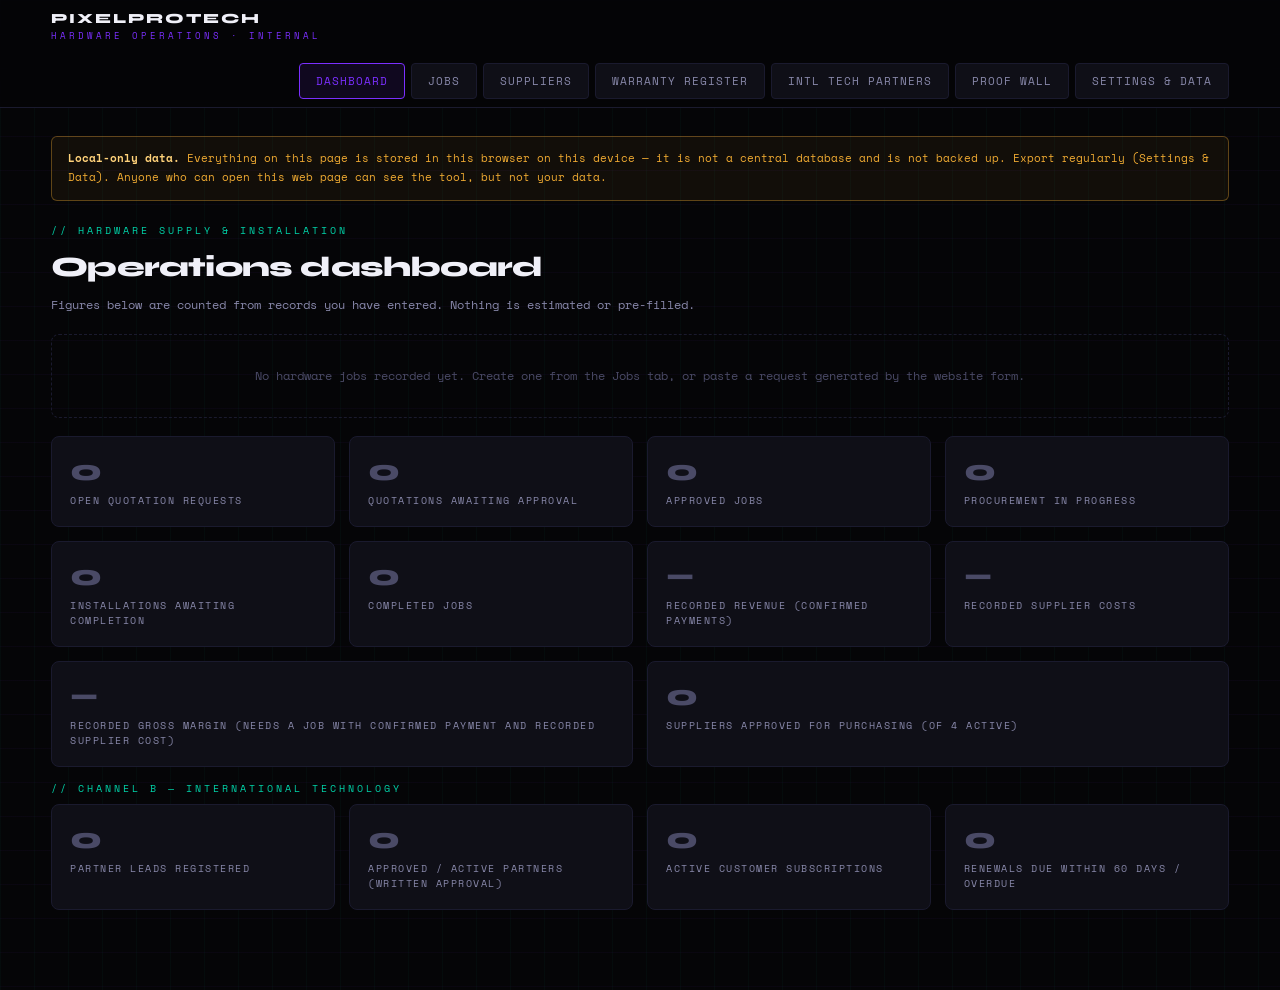
==== commit d065303a: "Add files via upload" ====
--- a/hardware-admin.html
+++ b/hardware-admin.html
@@ -154,15 +154,15 @@
     mk('ASUS South Africa authorised partner directory','BRAND-SPECIFIC VERIFICATION SOURCE — used to check whether a reseller is an authorised ASUS partner. Not automatically a direct supplier.','Verification resource')
   ];
 }
-function blank(){return {v:1,suppliers:seedSuppliers(),jobs:[],partners:[],offerings:[],customers:[],income:[],ienq:[],audit:[],seq:{quote:0},settings:{vatRegistered:false,vatRate:15,payInstr:'',defPayTerms:'',defValidity:14,defWarranty:'Hardware carries the supplier / manufacturer warranty stated for each item. Installation workmanship terms are stated separately. No warranty beyond the supplier or manufacturer terms is implied.',defExclusions:'Pre-existing faults unrelated to the quoted work; loss of data not caused by PixelProTech; software licences unless itemised; work outside the agreed scope.',technicians:''}};}
+function blank(){return {v:1,suppliers:seedSuppliers(),jobs:[],partners:[],offerings:[],customers:[],income:[],ienq:[],proof:[],audit:[],seq:{quote:0},settings:{vatRegistered:false,vatRate:15,payInstr:'',defPayTerms:'',defValidity:14,defWarranty:'Hardware carries the supplier / manufacturer warranty stated for each item. Installation workmanship terms are stated separately. No warranty beyond the supplier or manufacturer terms is implied.',defExclusions:'Pre-existing faults unrelated to the quoted work; loss of data not caused by PixelProTech; software licences unless itemised; work outside the agreed scope.',technicians:''}};}
 var S=load();
-function norm(o){o.audit=o.audit||[];o.seq=o.seq||{quote:0};['partners','offerings','customers','income','ienq'].forEach(function(k){o[k]=o[k]||[];});o.settings=Object.assign(blank().settings,o.settings||{});return o;}
+function norm(o){o.audit=o.audit||[];o.seq=o.seq||{quote:0};['partners','offerings','customers','income','ienq','proof'].forEach(function(k){o[k]=o[k]||[];});o.settings=Object.assign(blank().settings,o.settings||{});return o;}
 function load(){try{var t=localStorage.getItem(KEY);if(t){var o=JSON.parse(t);if(o&&o.jobs&&o.suppliers){return norm(o);}}}catch(e){}return blank();}
 var saveFailed=false;
 function save(){try{localStorage.setItem(KEY,JSON.stringify(S));saveFailed=false;}catch(e){saveFailed=true;alert('WARNING: could not save to this browser (storage full or blocked). Export your data now.');}}
 function audit(action,jobId){S.audit.push({ts:nowTs(),action:action,job:jobId||''});if(S.audit.length>3000)S.audit=S.audit.slice(-3000);}
 
-var ui={tab:'dash',jobId:null,jtab:'overview',filter:'all',q:'',supEdit:null,supShowArch:false,msg:'',itab:'partners',pEdit:null,oEdit:null,cEdit:null,eEdit:null};
+var ui={tab:'dash',jobId:null,jtab:'overview',filter:'all',q:'',supEdit:null,supShowArch:false,msg:'',itab:'partners',prEdit:null,pEdit:null,oEdit:null,cEdit:null,eEdit:null};
 function J(){return S.jobs.find(function(j){return j.id===ui.jobId;});}
 function SUP(id){return S.suppliers.find(function(s){return s.id===id;});}
 function supName(id){var s=SUP(id);return s?s.name:'(none)';}
@@ -296,6 +296,10 @@
  report:function(){printReport();},
  closeprint:function(){document.getElementById('printView').className='';document.getElementById('printView').innerHTML='';},
  doprint:function(){window.print();},
+ rvparse:function(){parseReview();},
+ prfadd:function(){var p=newProof();S.proof.unshift(p);audit('Added proof record');save();ui.prEdit=p.id;render();},
+ prfedit:function(id){ui.prEdit=ui.prEdit===id?null:id;render();},
+ mkproof:function(){var j=J();var p=newProof();p.type='Completed job';p.title=[j.equip.qty>1?j.equip.qty+' × ':'',j.equip.type||'Equipment',' — ',(j.equip.unknown?'assessment & upgrade':'upgrade / repair')].join('');p.location=(j.client.loc||'');p.date=(j.install.completed||today());p.internalRef='Job '+j.ref+' (client: '+(j.client.org||'')+')';p.summary='';S.proof.unshift(p);audit('Proof draft created from job '+j.ref,j.id);save();ui.tab='proof';ui.jobId=null;ui.prEdit=p.id;render();},
  itab:function(id){ui.itab=id;render();},
  padd:function(){var p={id:uid(),name:'New partner lead',country:'',website:'',category:ICATS[0],programmeUrl:'',model:IMODELS[0],saElig:'Unknown',saSource:'',status:PSTATUSES[0],appDate:'',approvedDate:'',approvalEvidence:'',commission:'',commBasis:'Unknown',commSource:'',recurring:'',recBasis:'Unknown',recSource:'',payCurrency:'',payMethod:'',payMin:'',conditions:'',certs:'',support:'',verified:'',notes:'',corr:[],created:nowTs()};S.partners.push(p);audit('Added partner lead');save();ui.pEdit=p.id;render();},
  pedit:function(id){ui.pEdit=ui.pEdit===id?null:id;render();},
@@ -373,10 +377,10 @@
 /* ---------- rendering ---------- */
 function statusBadge(s){var c='';if(s==='Completed')c='b-green';else if(s==='Cancelled')c='b-red';else if(GROUPS.install.indexOf(s)>-1||GROUPS.proc.indexOf(s)>-1)c='b-amber';else if(GROUPS.approved.indexOf(s)>-1)c='b-teal';else c='b-purple';return '<span class="badge '+c+'">'+esc(s)+'</span>';}
 function render(){
-  var tabs=[['dash','DASHBOARD'],['jobs','JOBS'],['sup','SUPPLIERS'],['war','WARRANTY REGISTER'],['intl','INTL TECH PARTNERS'],['set','SETTINGS & DATA']];
+  var tabs=[['dash','DASHBOARD'],['jobs','JOBS'],['sup','SUPPLIERS'],['war','WARRANTY REGISTER'],['intl','INTL TECH PARTNERS'],['proof','PROOF WALL'],['set','SETTINGS & DATA']];
   document.getElementById('tabs').innerHTML=tabs.map(function(t){return '<button class="tab'+(ui.tab===t[0]?' on':'')+'" data-act="tab" data-id="'+t[0]+'">'+t[1]+'</button>';}).join('');
   var m=document.getElementById('main'),h='<div class="banner"><b>Local-only data.</b> Everything on this page is stored in this browser on this device — it is not a central database and is not backed up. Export regularly (Settings &amp; Data). Anyone who can open this web page can see the tool, but not your data.</div>';
-  if(ui.tab==='dash')h+=vDash();else if(ui.tab==='jobs')h+=(ui.jobId?(ui.jobId==='__new'?vNew():vJob()):vJobs());else if(ui.tab==='sup')h+=vSup();else if(ui.tab==='war')h+=vWar();else if(ui.tab==='intl')h+=vIntl();else h+=vSet();
+  if(ui.tab==='dash')h+=vDash();else if(ui.tab==='jobs')h+=(ui.jobId?(ui.jobId==='__new'?vNew():vJob()):vJobs());else if(ui.tab==='sup')h+=vSup();else if(ui.tab==='war')h+=vWar();else if(ui.tab==='intl')h+=vIntl();else if(ui.tab==='proof')h+=vProof();else h+=vSet();
   m.innerHTML=h;
 }
 function count(group){return S.jobs.filter(function(j){return GROUPS[group].indexOf(j.status)>-1;}).length;}
@@ -497,7 +501,7 @@
   return h+'</div>';
 }
 function tInstall(j){
-  var I=j.install,h='<div class="panel"><div class="row"><h2>Job information</h2><div class="sp"></div><button data-act="report">COMPLETION REPORT (PREVIEW / PRINT)</button></div><div class="grid g3">'+JF('Technician assigned','install.tech',{ph:'name / ID'})+JF('Scheduled date','install.date',{type:'date'})+JF('Site address','install.site')+JF('Equipment identification (asset tag / serial)','install.equipId')+JF('Parts supplied','install.parts',{ph:'summary of parts installed'})+'</div></div>';
+  var I=j.install,h='<div class="panel"><div class="row"><h2>Job information</h2><div class="sp"></div><button data-act="mkproof">CREATE PROOF DRAFT FROM THIS JOB</button><button data-act="report">COMPLETION REPORT (PREVIEW / PRINT)</button></div><div class="grid g3">'+JF('Technician assigned','install.tech',{ph:'name / ID'})+JF('Scheduled date','install.date',{type:'date'})+JF('Site address','install.site')+JF('Equipment identification (asset tag / serial)','install.equipId')+JF('Parts supplied','install.parts',{ph:'summary of parts installed'})+'</div></div>';
   h+='<div class="panel"><h2>Installation checklist</h2>';
   CHECKLIST.forEach(function(c){var k='install.checklist.'+c[0]+'.';var v=I.checklist[c[0]]||{};h+='<div class="grid" style="grid-template-columns:30px 1fr 1.2fr;align-items:start;gap:10px;margin-bottom:6px"><div>'+F('','job',k+'done',!!v.done,{type:'checkbox'})+'</div><div style="font-family:var(--mono);font-size:12px;color:var(--muted);padding-top:2px">'+esc(c[1])+'</div><div>'+F('','job',k+'note',v.note||'',{bare:1,ph:'note / value'})+'</div></div>';});
   h+='</div><div class="panel"><h2>Test result</h2><p class="sub" style="margin-bottom:12px">Installing a part does not mean the machine is repaired. Record the technician\'s actual test outcome.</p><div class="grid g3">'+JF('Test result','install.result',{type:'select',opts:RESULTS.map(function(r){return [r,r||'— not yet recorded —'];})})+JF('Completion date','install.completed',{type:'date'})+'</div>'+JF('Outstanding issues / faults','install.outstanding',{type:'textarea'})+JF('Technician notes','install.notes',{type:'textarea'})+'</div>';
@@ -664,6 +668,55 @@
   h+='<div class="grid g4" style="margin-bottom:14px">'+Object.keys(by).map(function(k){return '<div class="stat"><div class="n">'+esc(k)+' '+Number(by[k]).toLocaleString('en-ZA',{minimumFractionDigits:2})+'</div><div class="l">Recorded income ('+esc(k)+')</div></div>';}).join('')+'</div>';
   var popts=[['','—']].concat(S.partners.map(function(p){return [p.id,p.name];}));
   h+='<div class="panel tw"><table><tr><th>Date</th><th>Partner</th><th>Type</th><th>Amount</th><th>Currency</th><th>Statement / reference</th><th>Notes</th></tr>'+S.income.map(function(x){function X(k,o){o=o||{};o.bare=1;return CF('income',x,'',k,o);}return '<tr><td>'+X('date',{type:'date'})+'</td><td>'+X('partnerId',{type:'select',opts:popts})+'</td><td>'+X('type',{type:'select',opts:['Commission','Reseller margin','Implementation fee','Support fee','Recurring share','Other']})+'</td><td>'+X('amount',{num:1,type:'number',after:'render'})+'</td><td>'+X('currency',{type:'select',opts:CURR,after:'render'})+'</td><td>'+X('ref')+'</td><td>'+X('notes')+'</td></tr>';}).join('')+'</table></div>';
+  return h;
+}
+
+/* ================= PROOF WALL ================= */
+var PTYPES=['Completed job','Client testimonial','Certificate / credential','Photo evidence'];
+var PPERM=['None','Written consent — anonymous','Written consent — client named'];
+function newProof(){return {id:uid(),type:PTYPES[0],title:'',location:'',date:'',summary:'',image:'',client:'',internalRef:'',permission:PPERM[0],permissionRef:'',rating:0,verifiedJob:'',reviewerContact:'',listed:false,created:nowTs()};}
+function parseReview(){
+  var t=document.getElementById('rawrv').value,out=document.getElementById('rvmsg');
+  if(!t.trim()){out.innerHTML='<div class="msg err">Paste the review text first.</div>';return;}
+  function g(label){var m=t.match(new RegExp('^'+label+'\\s*(.*)$','m'));return m?m[1].trim():'';}
+  var ref=(t.match(/(RV-[A-Z0-9]{6})/)||[])[1];
+  if(!ref||!/Permission to publish: Yes/.test(t)){out.innerHTML='<div class="msg err">This does not look like a review sent from the website form (missing reference or publish permission). Add it manually if the client gave permission another way.</div>';return;}
+  if(S.proof.some(function(x){return x.internalRef&&x.internalRef.indexOf(ref)>-1;})){out.innerHTML='<div class="msg err">Review '+esc(ref)+' is already recorded.</div>';return;}
+  var rating=parseInt((g('Rating:').match(/\d/)||[0])[0],10)||0;
+  var p=newProof();p.type='Client testimonial';p.title=g('Service received:')||'Customer review';p.summary=g('Review:');p.rating=rating;p.client=g('Name:');p.reviewerContact=g('Contact:');
+  p.permission=/Display as: named/.test(t)?PPERM[2]:PPERM[1];p.permissionRef='Submitted via website review form '+ref+' on '+today();p.internalRef='Review '+ref;p.date=today();
+  S.proof.unshift(p);audit('Review imported '+ref);save();ui.prEdit=p.id;render();
+}
+function jobOptions(){return [['','— not confirmed —']].concat(S.jobs.map(function(j){return [j.ref,j.ref+' · '+(j.client.org||'')+(j.status==='Completed'?'':' ('+j.status+')')];}));}
+function proofPublishable(p){
+  if(!p.title)return 'needs a title';
+  if(p.permission===PPERM[0])return 'no written client permission recorded';
+  if(!p.permissionRef)return 'no reference for the written permission (email / WhatsApp date / signed form)';
+  if(p.permission===PPERM[2]&&!p.client)return 'client is set to be named but no client name entered';
+  if(p.type==='Client testimonial'&&!p.summary)return 'a testimonial needs the client\'s actual words in the summary';
+  if(p.type==='Client testimonial'&&!p.verifiedJob&&!p.verifiedOther)return 'reviewer not confirmed as a real customer — link the job they came from, or tick "confirmed another way" and note how';
+  if(p.type==='Client testimonial'&&p.verifiedOther&&!p.verifiedNote)return 'you ticked "confirmed another way" — write how you confirmed it';
+  return '';
+}
+function vProof(){
+  var h='<div class="row"><div><div class="hud">// Public proof</div><h1>Proof wall</h1><p class="sub">Only real work with written client permission can be published. A record cannot be listed until permission and its reference are recorded. Testimonials must be the client\'s own words. Don\'t include street addresses, phone numbers, faces or other personal details in public text or photos.</p></div><div class="sp"></div><button class="pri" data-act="prfadd">+ ADD PROOF RECORD</button></div><div style="height:14px"></div><div class="panel"><h3>Customer reviews from the website form</h3><p class="sub" style="margin-bottom:10px">Customers write their review on the site; it arrives on your WhatsApp or email. Paste it here. It is saved as a testimonial with the customer\'s own words, rating and publish permission — but stays unpublished until you confirm they are a real customer.</p><textarea id="rawrv" placeholder="CUSTOMER REVIEW — RV-XXXXXX …"></textarea><div style="height:10px"></div><button data-act="rvparse">CREATE TESTIMONIAL FROM PASTED REVIEW</button><div id="rvmsg"></div></div>';
+  if(!S.proof.length)h+='<div class="empty">No proof records yet. Create one from a completed job (Installation tab) or add manually.</div>';
+  S.proof.forEach(function(p){
+    var open=ui.prEdit===p.id,why=proofPublishable(p);
+    h+='<div class="panel"><div class="row"><div><h3 style="margin:0">'+esc(p.title||'Untitled')+'</h3><div class="row" style="margin-top:6px"><span class="badge">'+esc(p.type)+'</span><span class="badge '+(p.permission===PPERM[0]?'b-red':'b-green')+'">'+esc(p.permission)+'</span>'+(p.listed&&!why?'<span class="badge b-teal">LISTED</span>':'<span class="badge b-amber">NOT PUBLISHED</span>')+'</div></div><div class="sp"></div><button class="sm" data-act="prfedit" data-id="'+p.id+'">'+(open?'CLOSE':'EDIT')+'</button></div>';
+    if(open){
+      function X(l,k,o){return CF('proof',p,l,k,o);}
+      h+='<div style="height:14px"></div><div class="grid g3">'+X('Type','type',{type:'select',opts:PTYPES,after:'render'})+X('Title','title',{after:'render'})+X('Area (suburb / town only)','location')+X('Date','date',{type:'date'})+X('Photo file name (same folder as index.html)','image',{ph:'e.g. lab-upgrade.jpg'})+X('Client name to show (only if permitted)','client')+'</div>'+X('Summary / client\'s own words','summary',{type:'textarea'})+'<div class="grid g3">'+X('Client permission','permission',{type:'select',opts:PPERM,after:'render'})+X('Permission reference','permissionRef',{ph:'email date / WhatsApp / signed form'})+X('Internal reference (never published)','internalRef')+'</div>';
+      if(p.type==='Client testimonial'){
+        h+='<div class="panel" style="background:var(--dark)"><h3>Confirm the reviewer is a real customer</h3><div class="grid g3">'+(p.reviewerContact?'<div class="fg"><label>Contact they gave (internal)</label><div style="padding:10px 0;font-family:var(--mono);font-size:12px;color:var(--teal)">'+esc(p.reviewerContact)+'</div></div>':'')+X('Rating (1–5)','rating',{num:1,type:'number',after:'render'})+X('Linked job','verifiedJob',{type:'select',opts:jobOptions(),after:'render'})+'</div>'+X('Confirmed another way (e.g. pre-system job)','verifiedOther',{type:'checkbox',after:'render'})+(p.verifiedOther?X('How you confirmed it','verifiedNote',{ph:'e.g. called client on 9 Nov, invoice #…'}):'')+'<p class="sub">Do not publish a review you cannot tie to a real job. Reviews are published exactly as written; do not edit the words. A low rating is still a genuine review — publishing only the good ones is selective, so keep your approach consistent.</p></div>';
+      }
+      if(why)h+='<div class="msg warn">Cannot be listed: '+esc(why)+'.</div>';
+      h+='<label class="ck"><input type="checkbox" data-scope="coll" data-coll="proof" data-sid="'+p.id+'" data-f="listed" data-after="render"'+(p.listed?' checked':'')+(why?' disabled':'')+'> <span>Include in public export</span></label>';
+    }
+    h+='</div>';
+  });
+  var out=S.proof.filter(function(p){return p.listed&&!proofPublishable(p);}).map(function(p){var x={type:p.type,title:p.title};if(p.location)x.location=p.location;if(p.date)x.date=p.date;if(p.summary)x.summary=p.summary;if(p.image)x.image=p.image;if(p.type==='Client testimonial'&&p.rating>0)x.rating=p.rating;if(p.permission===PPERM[2]&&p.client)x.client=p.client;return x;});
+  h+='<div class="panel"><h2>Public export</h2><p class="sub" style="margin-bottom:10px">Paste into the <b>PROOF_ITEMS</b> line in index.html and re-upload it. Upload any photo files into the same folder (flat, no subfolders). Internal references and anonymous clients\' names are never exported.</p><textarea readonly style="min-height:120px" onclick="this.select()">var PROOF_ITEMS = '+esc(JSON.stringify(out,null,2))+';</textarea></div>';
   return h;
 }
 
